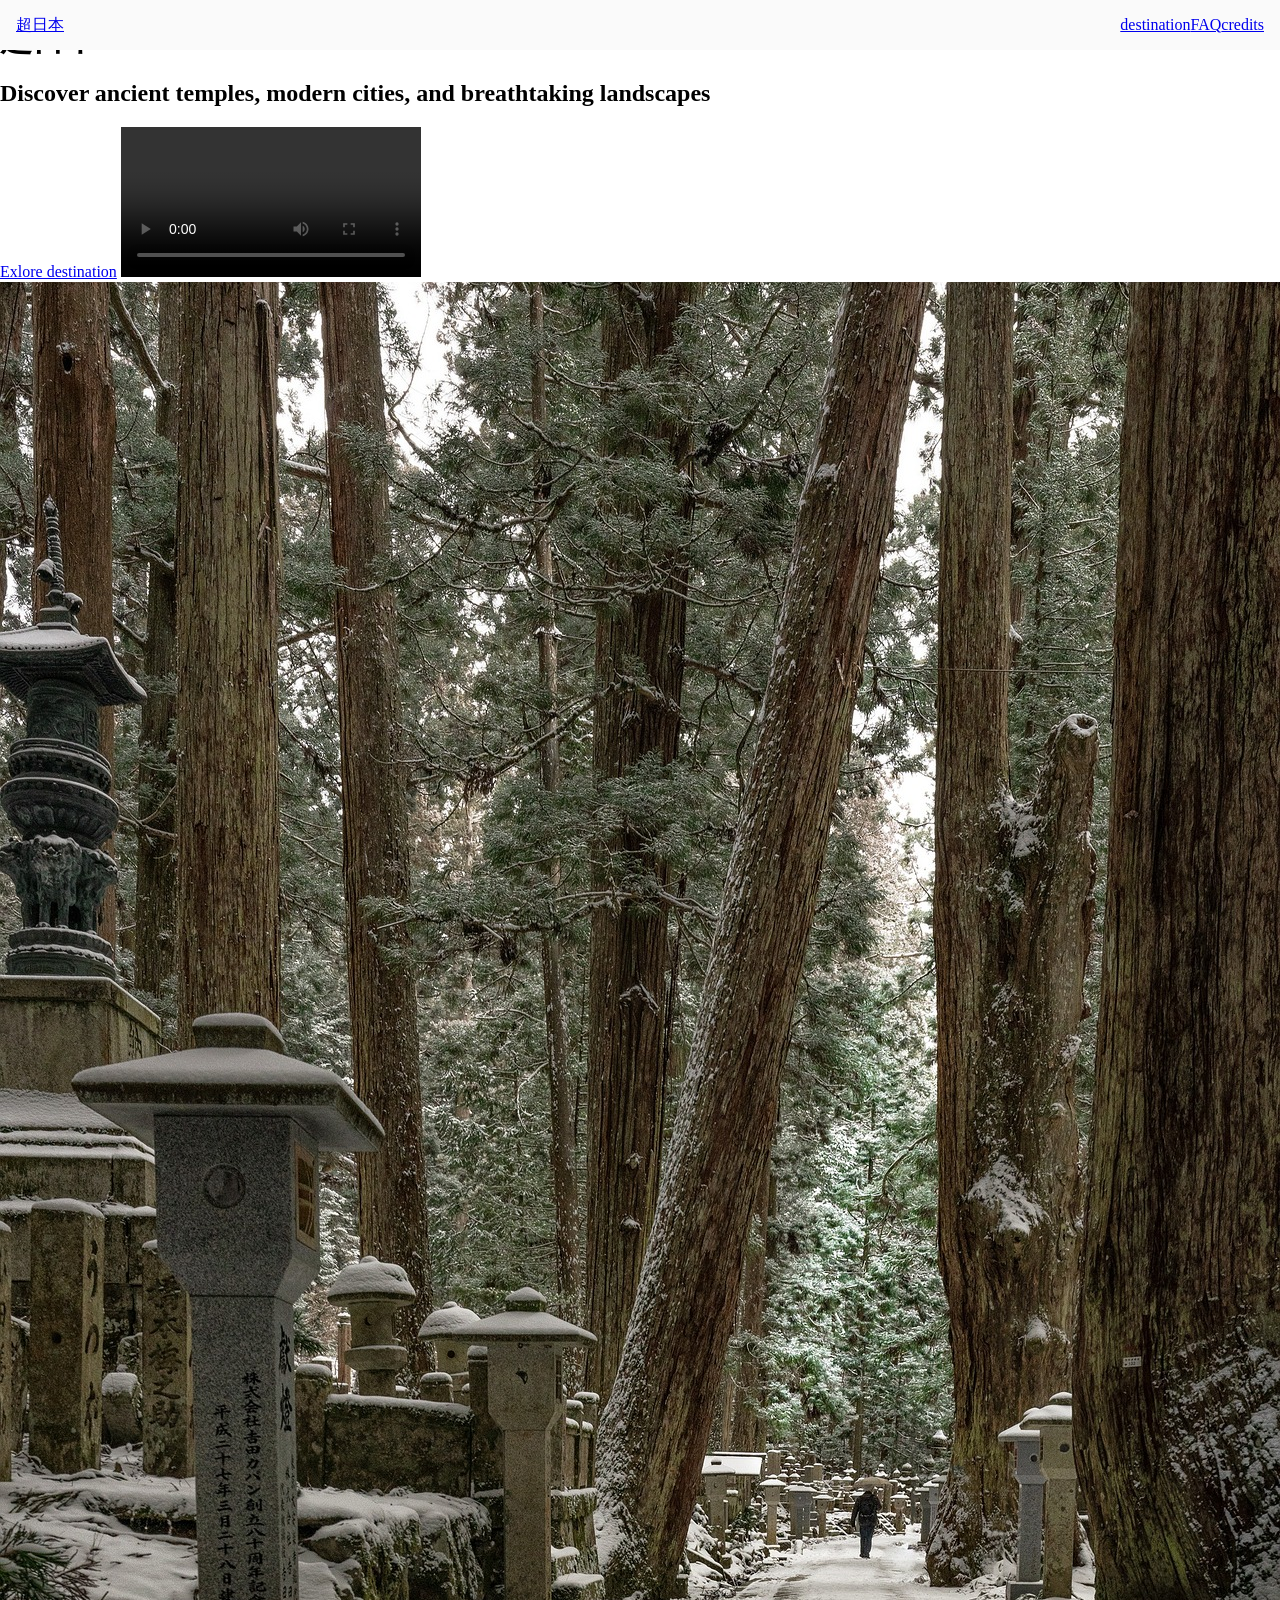
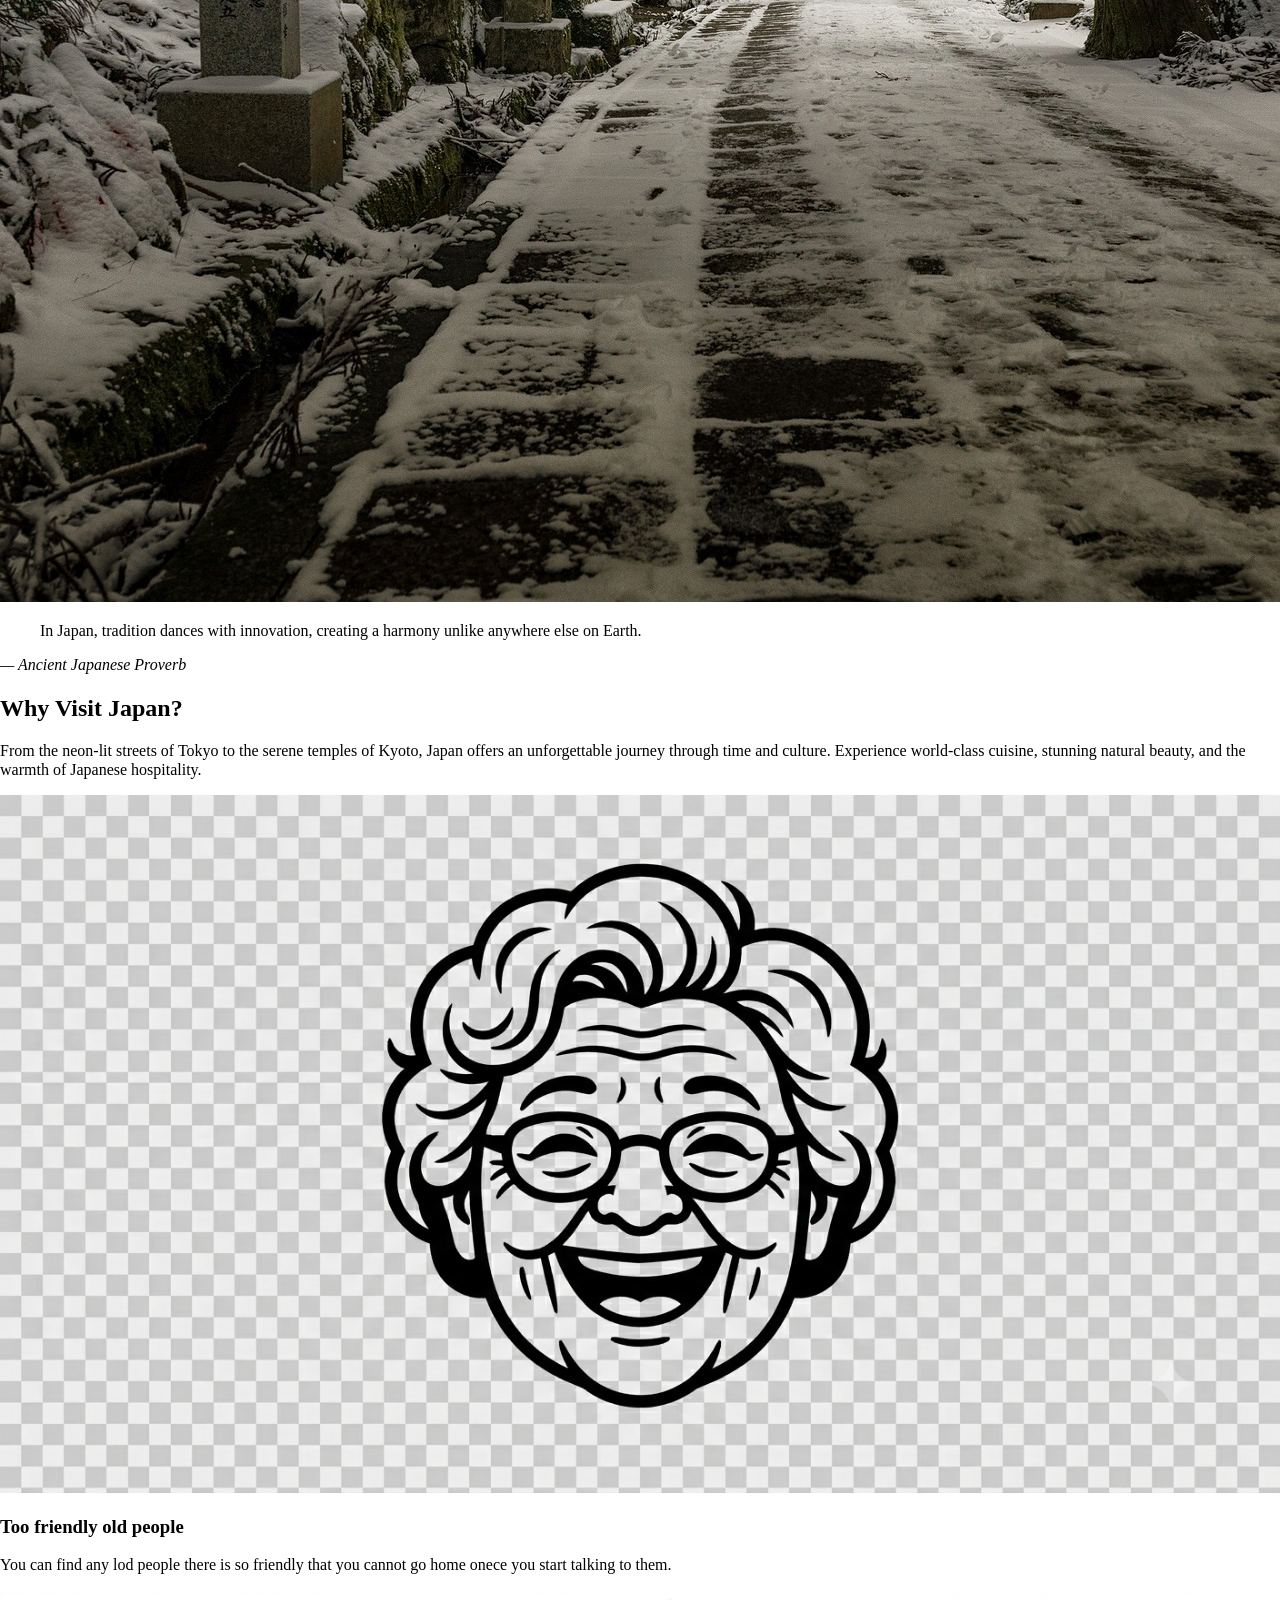
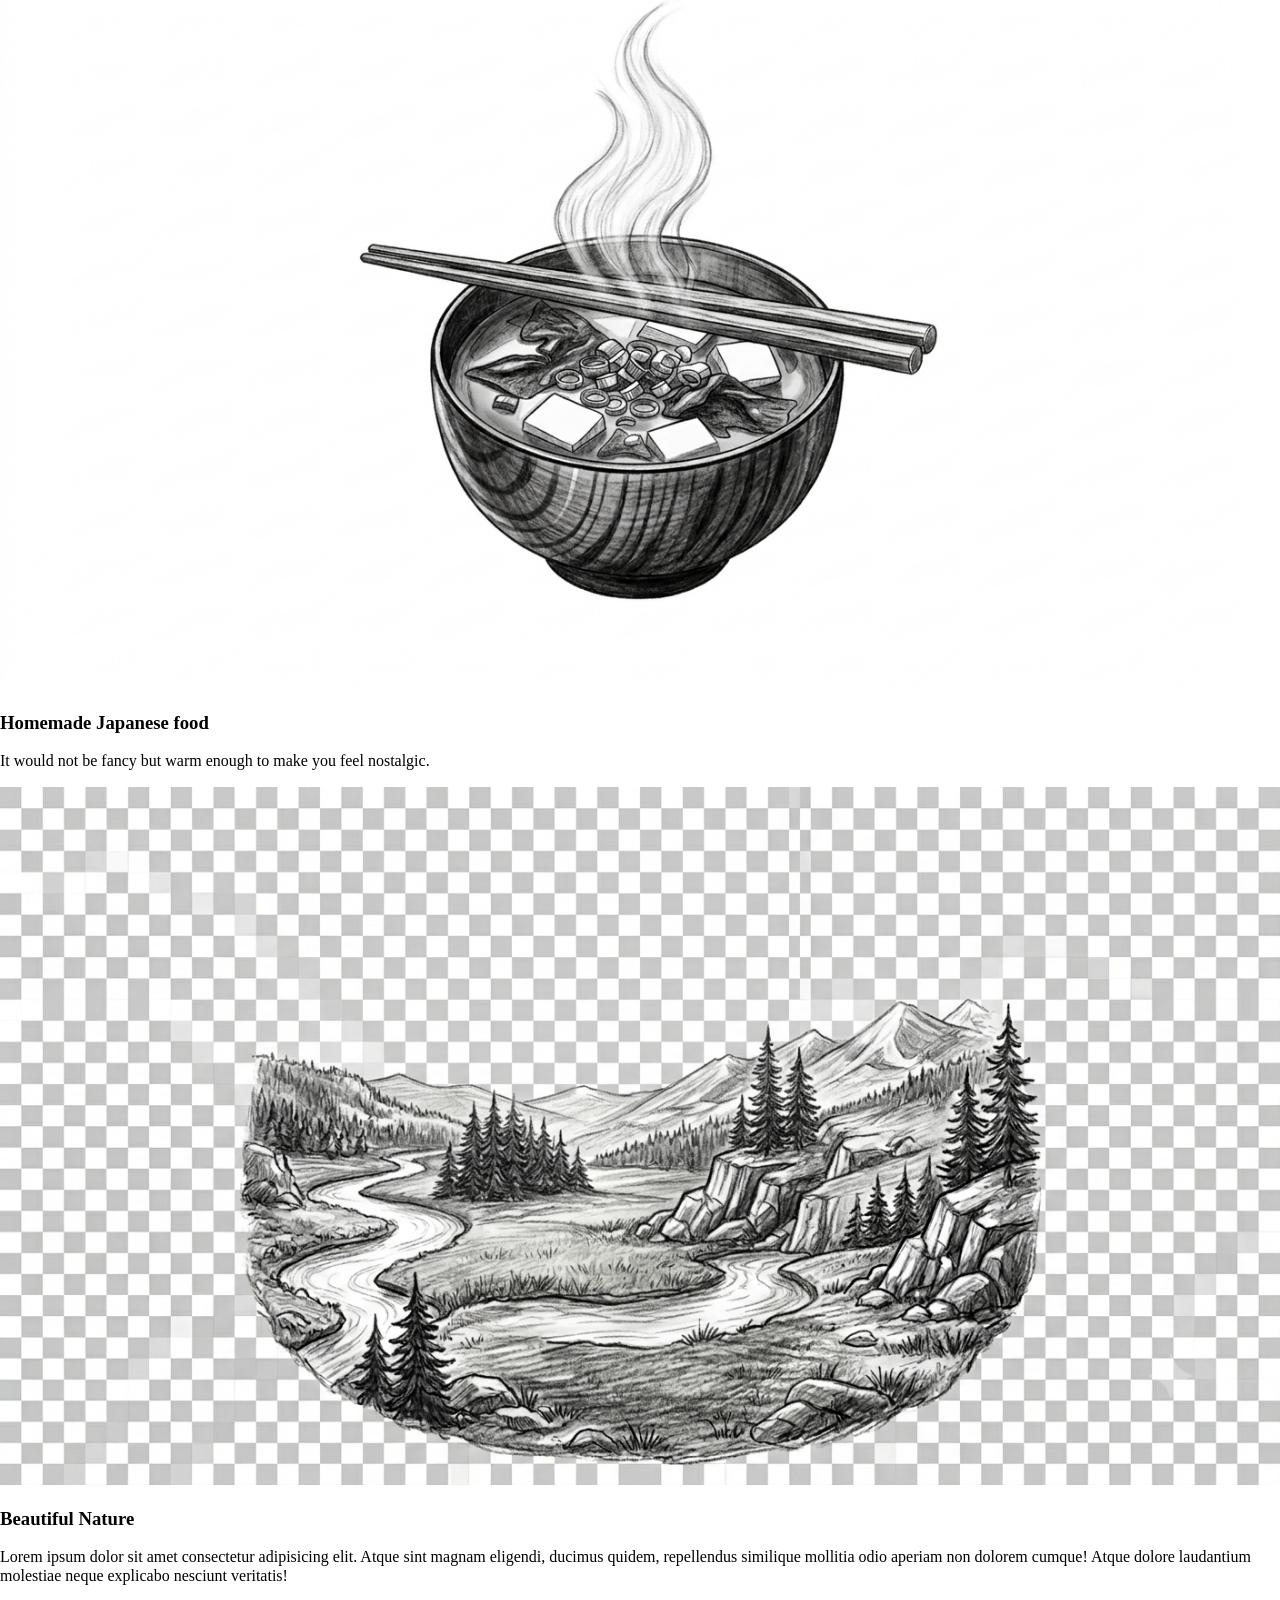
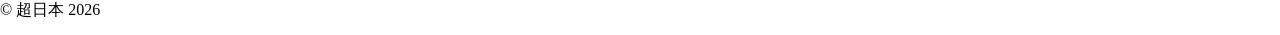
==== index.html @ b5b00d8f "docs/update-index.html" ====
<!DOCTYPE html>
<html lang="en">
<head>
    <meta charset="UTF-8">
    <meta name="viewport" content="width=device-width, initial-scale=1.0">
    <title>超日本 cho nippon</title>
    <link rel="stylesheet" href="styles/normalize-fwd.css">
    <link rel="stylesheet" href="styles/base.css">
	<link rel="stylesheet" href="styles/index.css">
    <script src="scripts/navigation.js" defer></script>
</head>

<body class="home">
  
    <!-- For Accecibility：skip link -->
  <a href="#main-content" class="skip-link">Skip to main content</a>

  <!-- header for all pages -->

	<header class="site-header">

    <a href="index.html" class="site-logo">
        <p>超日本</p>
    </a>
    
    <nav class="site-navigation" id="site-navigation">

        <button class="menu-toggle" aria-controls="header-menu" aria-expanded="false" aria-label="Menu Toggle">
            <svg xmlns="http://www.w3.org/2000/svg" width="24" height="24" viewBox="0 0 24 24">
                <title>Menu Icon</title>
                <path d="M24 6h-24v-4h24v4zm0 4h-24v4h24v-4zm0 8h-24v4h24v-4z"></path>
            </svg>
        </button>

        <ul class="nav-menu" id="header-menu">
            <li><a href="destinations.html">destination</a></li>
            <li><a href="faq.html">FAQ</a></li>
            <li><a href="credits.html">credits</a></li>
        </ul>
            
    </nav>

    </header>

    <!-- For Accecibility：skip link  -->
    <main id="main-content">


        <!-- Each contents per page -->
        <section class="hero">

            <h1>超日本</h1>
            <h2>Discover ancient temples, modern cities, and breathtaking landscapes</h2>
            <a href="destinations.html">Exlore destination</a>
            <video controls>

                <source src="media/waterfall.mp4" type="video/mp4">
                <p>Your blowser cannot play html videos! You can downlad this video via <a href="media/waterfall.mp4" download="waterfall.mp4">this link</a>instead. </p>
                </p>

            </video>
        
        </section>

        <section class="review">

            <img src="images/road.jpg">
            <blockquote>

                <p>In Japan, tradition dances with innovation, creating a harmony unlike anywhere else on Earth.</p>

            </blockquote>
            <cite>— Ancient Japanese Proverb</cite>

        </section>

        <section class="purpose">

            <h2>Why Visit Japan?</h2>
            <p>From the neon-lit streets of Tokyo to the serene temples of Kyoto, Japan offers an unforgettable journey through time and culture. Experience world-class cuisine, stunning natural beauty, and the warmth of Japanese hospitality.</p>

            <img src="images/grandma.png" alt="old woman in countryside of Japan">
            <h3>Too friendly old people</h3>
            <p>You can find any lod people there is so friendly that you cannot go home onece you start talking to them.</p>

            <img src="images/misosoup.png" alt="miso soup made by old people in Japan">
            <h3>Homemade Japanese food</h3>
            <p>It would not be fancy but warm enough to make you feel nostalgic.</p>

            <img src="images/nature.png" alt="nature in Japan">
            <h3>Beautiful Nature</h3>
            <p>Lorem ipsum dolor sit amet consectetur adipisicing elit. Atque sint magnam eligendi, ducimus quidem, repellendus similique mollitia odio aperiam non dolorem cumque! Atque dolore laudantium molestiae neque explicabo nesciunt veritatis!</p>

        </section>

    </main>

    <!-- footer for all pages -->

    <footer class="site-footer">
		<p>&copy; 超日本 2026</p>
	</footer>

</body>



</html>
---- styles/base.css ----
/* Header
--------------------------------------------- */
.site-header {
    display: flex;
    align-items: center;
    justify-content: space-between;
    padding: 0 1rem; 
    position: fixed;
    top: 0;
    left: 0;
    right: 0;
    z-index: 10000;
    background-color: #FAFAFA;
}


.nav-menu {
    list-style: none;
    display: none;

}


#site-navigation.toggled .nav-menu {
    display: block;
}

.menu-toggle {
    display: block;
    background-color: transparent;
    border: 0;
    padding: 0.5rem;
    cursor: pointer; 
}


@media (min-width: 50em) {


    .menu-toggle {
        display: none;
    }


    .nav-menu {
        display: flex;
        justify-content: space-around;
        align-items: center;
    }

}
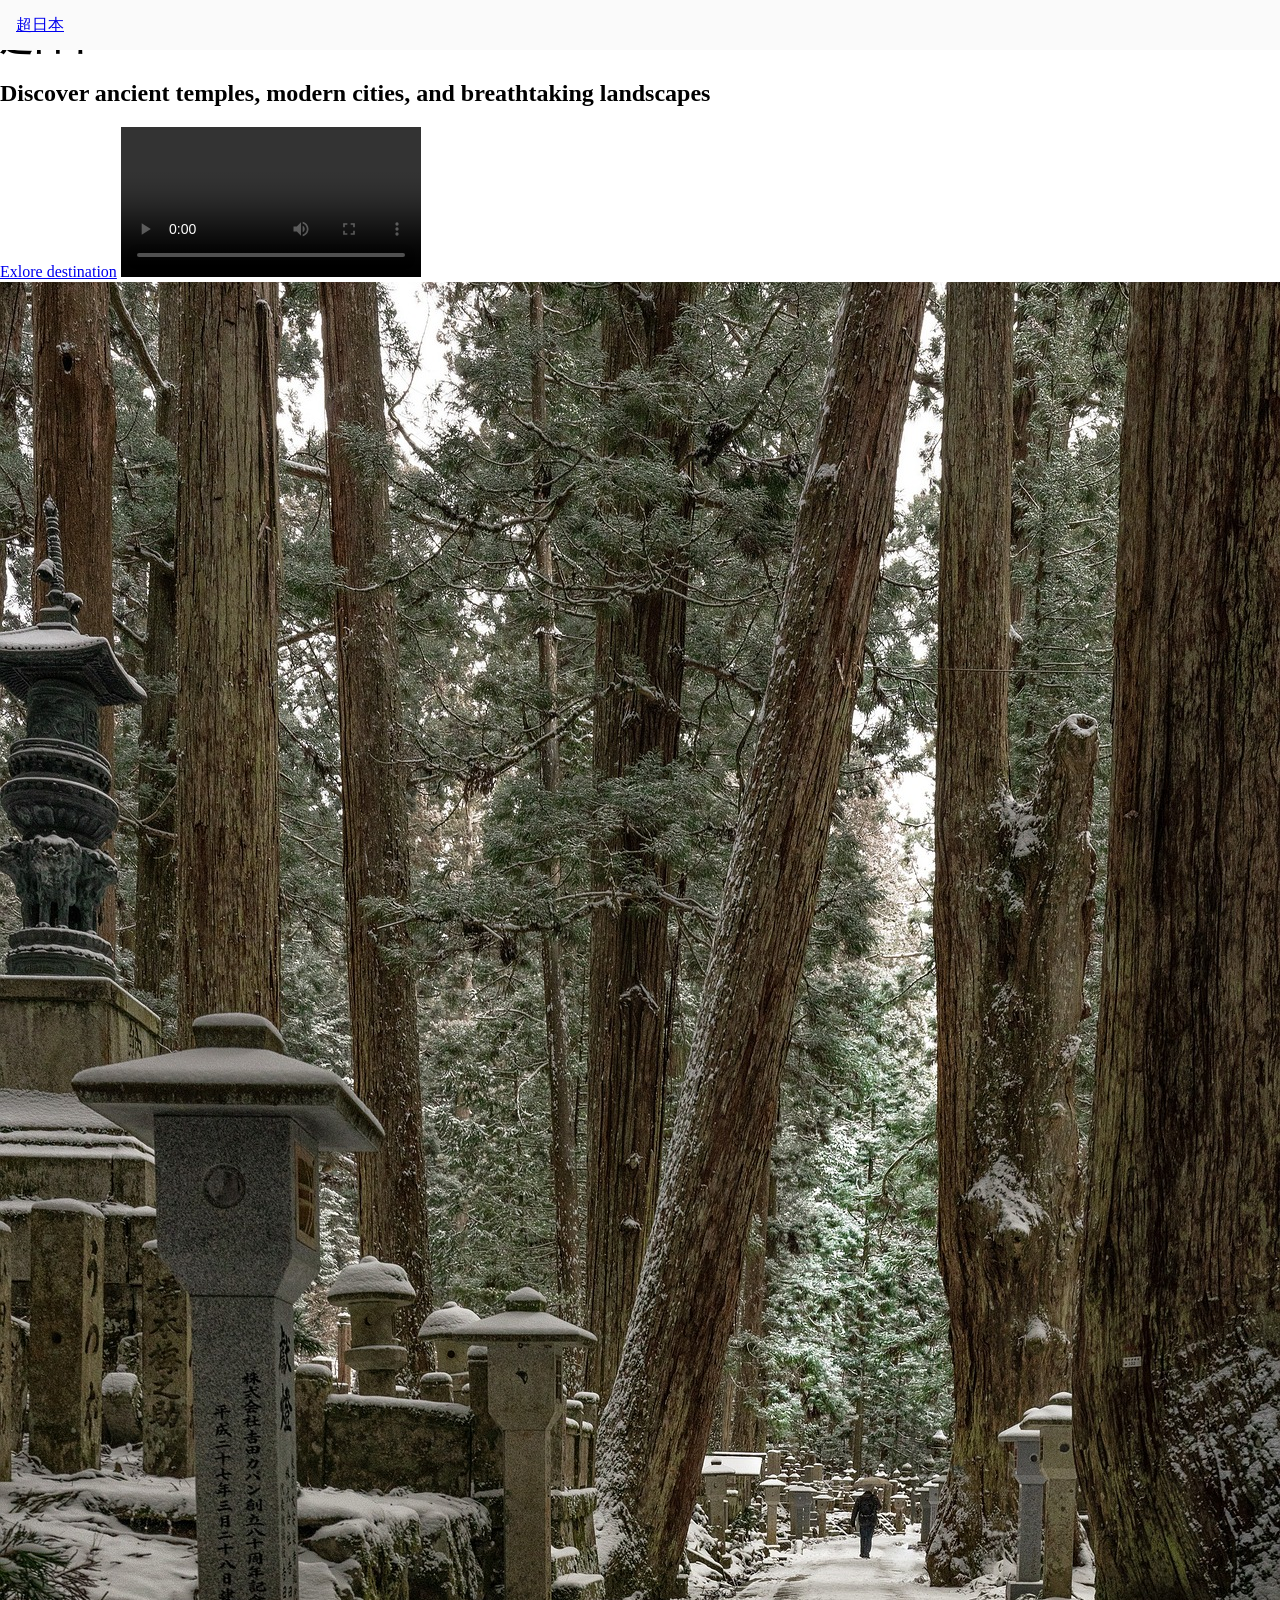
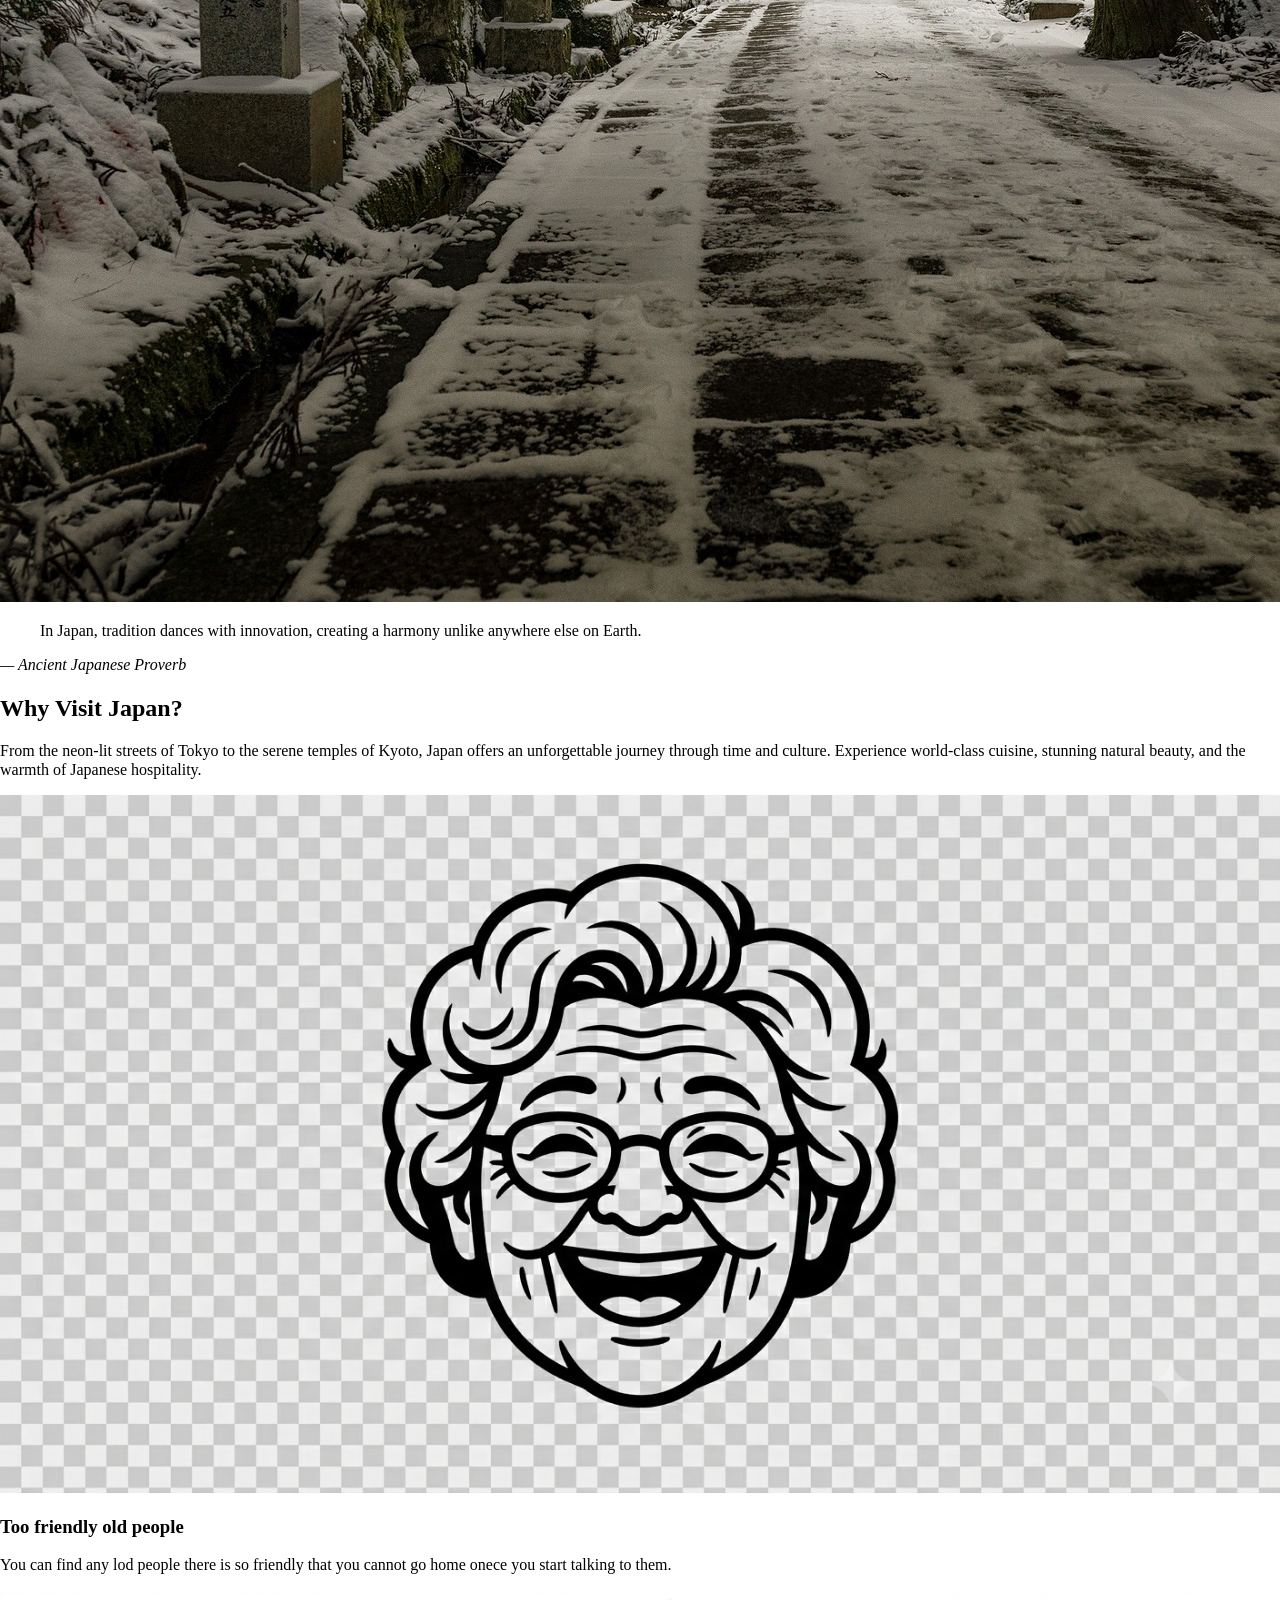
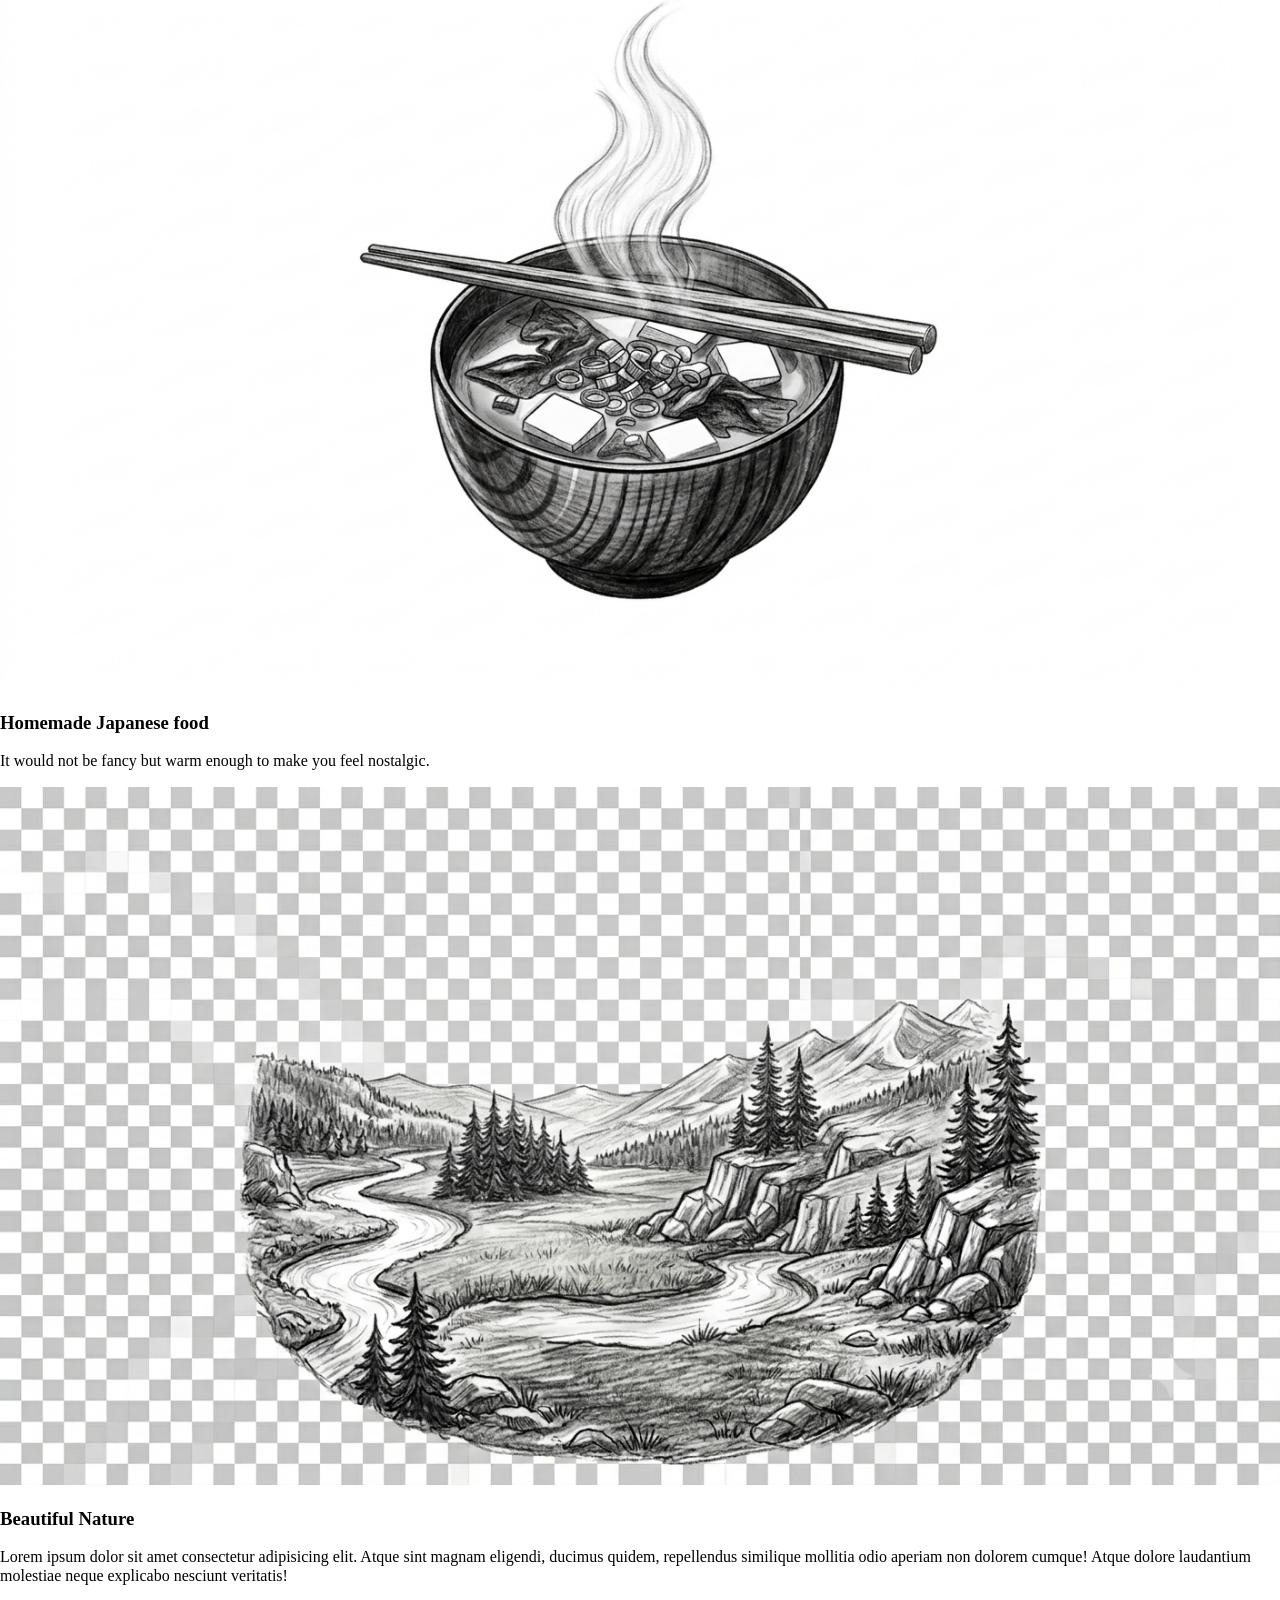
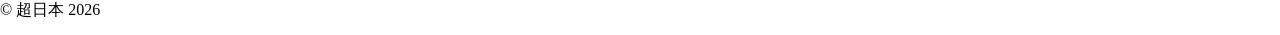
==== commit 15b20090: "feature/gavicon" ====
--- a/index.html
+++ b/index.html
@@ -8,6 +8,10 @@
     <link rel="stylesheet" href="styles/base.css">
 	<link rel="stylesheet" href="styles/index.css">
     <script src="scripts/navigation.js" defer></script>
+    <link rel="icon" href="favicon.ico" sizes="any"> 
+    <link rel="icon" href="favicon.svg" type="image/svg+xml">
+    <link rel="apple-touch-icon" href="apple-touch-icon.png"/>
+    <link rel="manifest" href="site.webmanifest" />
 </head>
 
 <body class="home">
--- a/styles/base.css
+++ b/styles/base.css
@@ -1,3 +1,14 @@
+
+ul {
+	margin: 1rem 0;
+	padding: 3rem;
+}
+
+li {
+    font-size: 1.5rem;
+}
+
+
 /* Header
 --------------------------------------------- */
 .site-header {
@@ -25,6 +36,22 @@
     display: block;
 }
 
+.site-navigation ul {
+	display: none;
+	position: absolute;
+	top: 2rem;
+	left: 0;
+	right: 0;
+	background-color: #FAFAFA;
+    width: 100vw;
+    height: 100vh;
+}
+
+.site-navigation li {
+    padding: 2rem 0;
+}
+
+
 .menu-toggle {
     display: block;
     background-color: transparent;
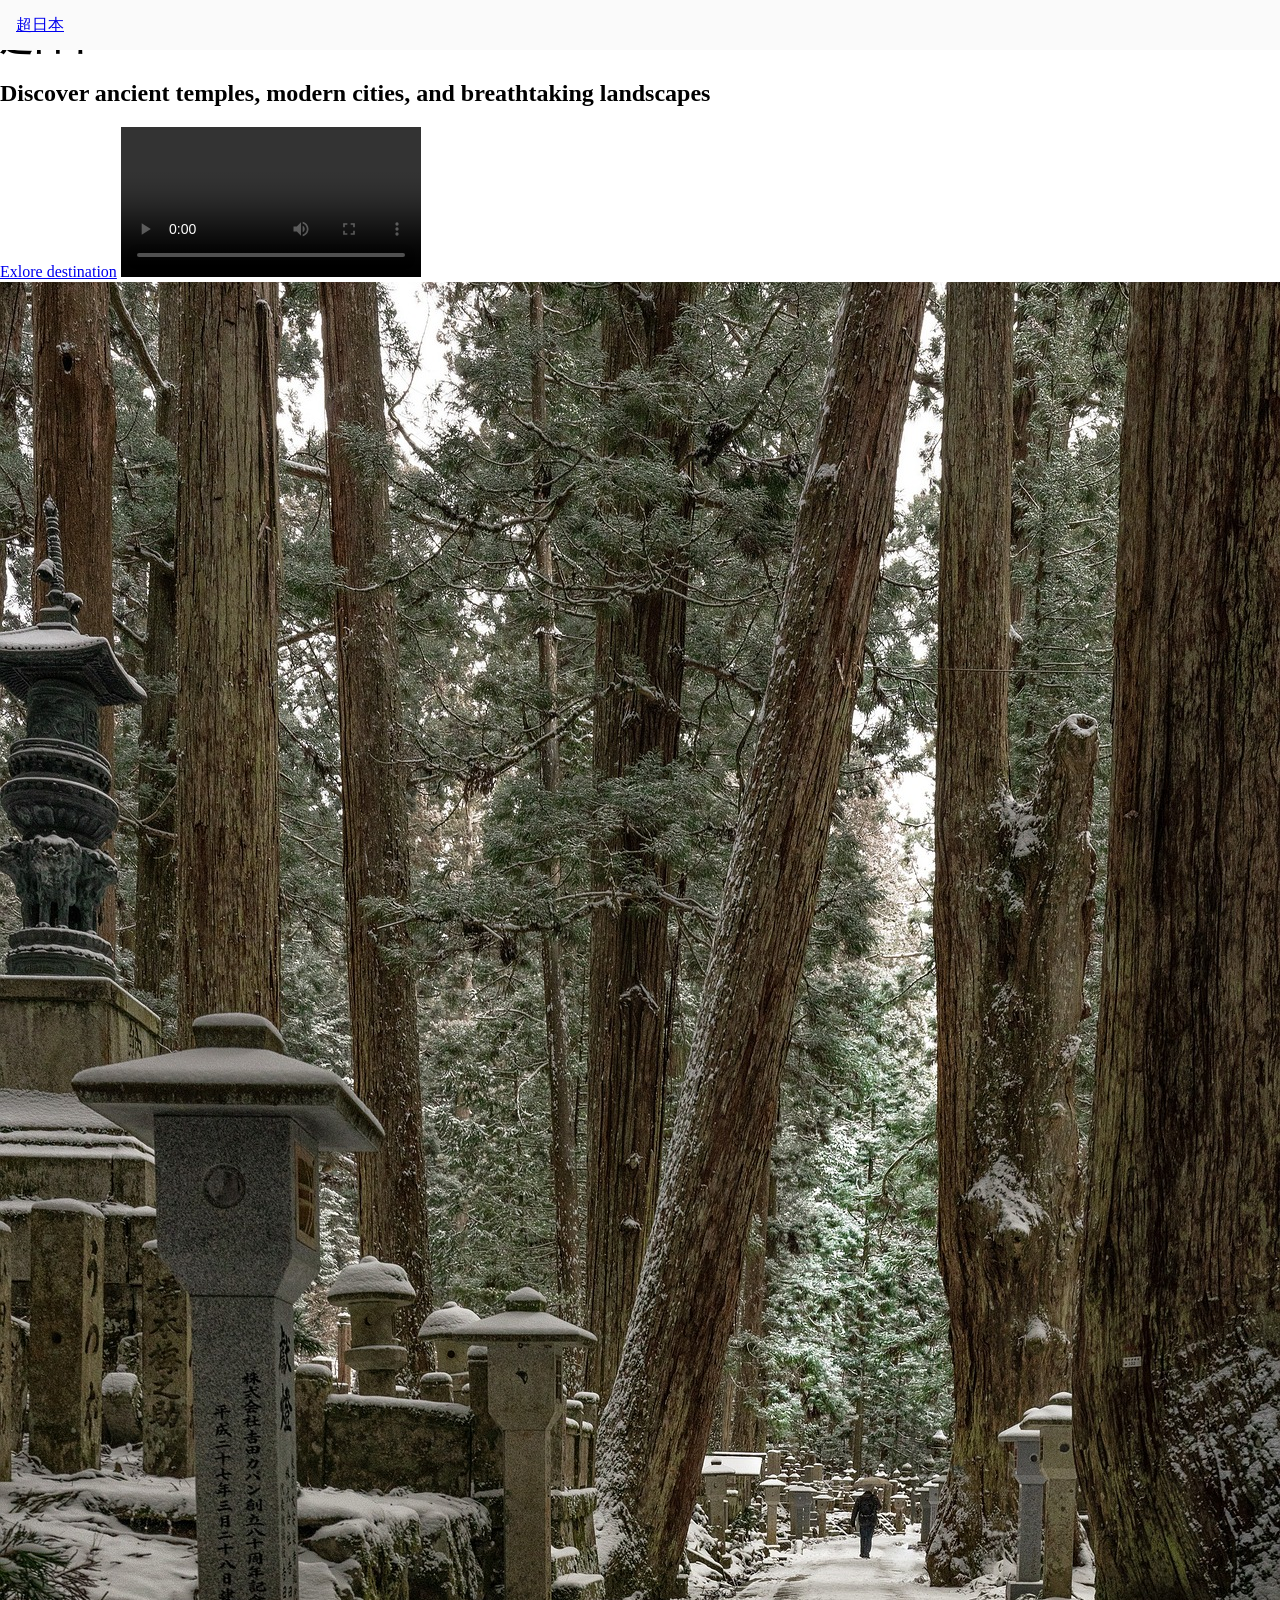
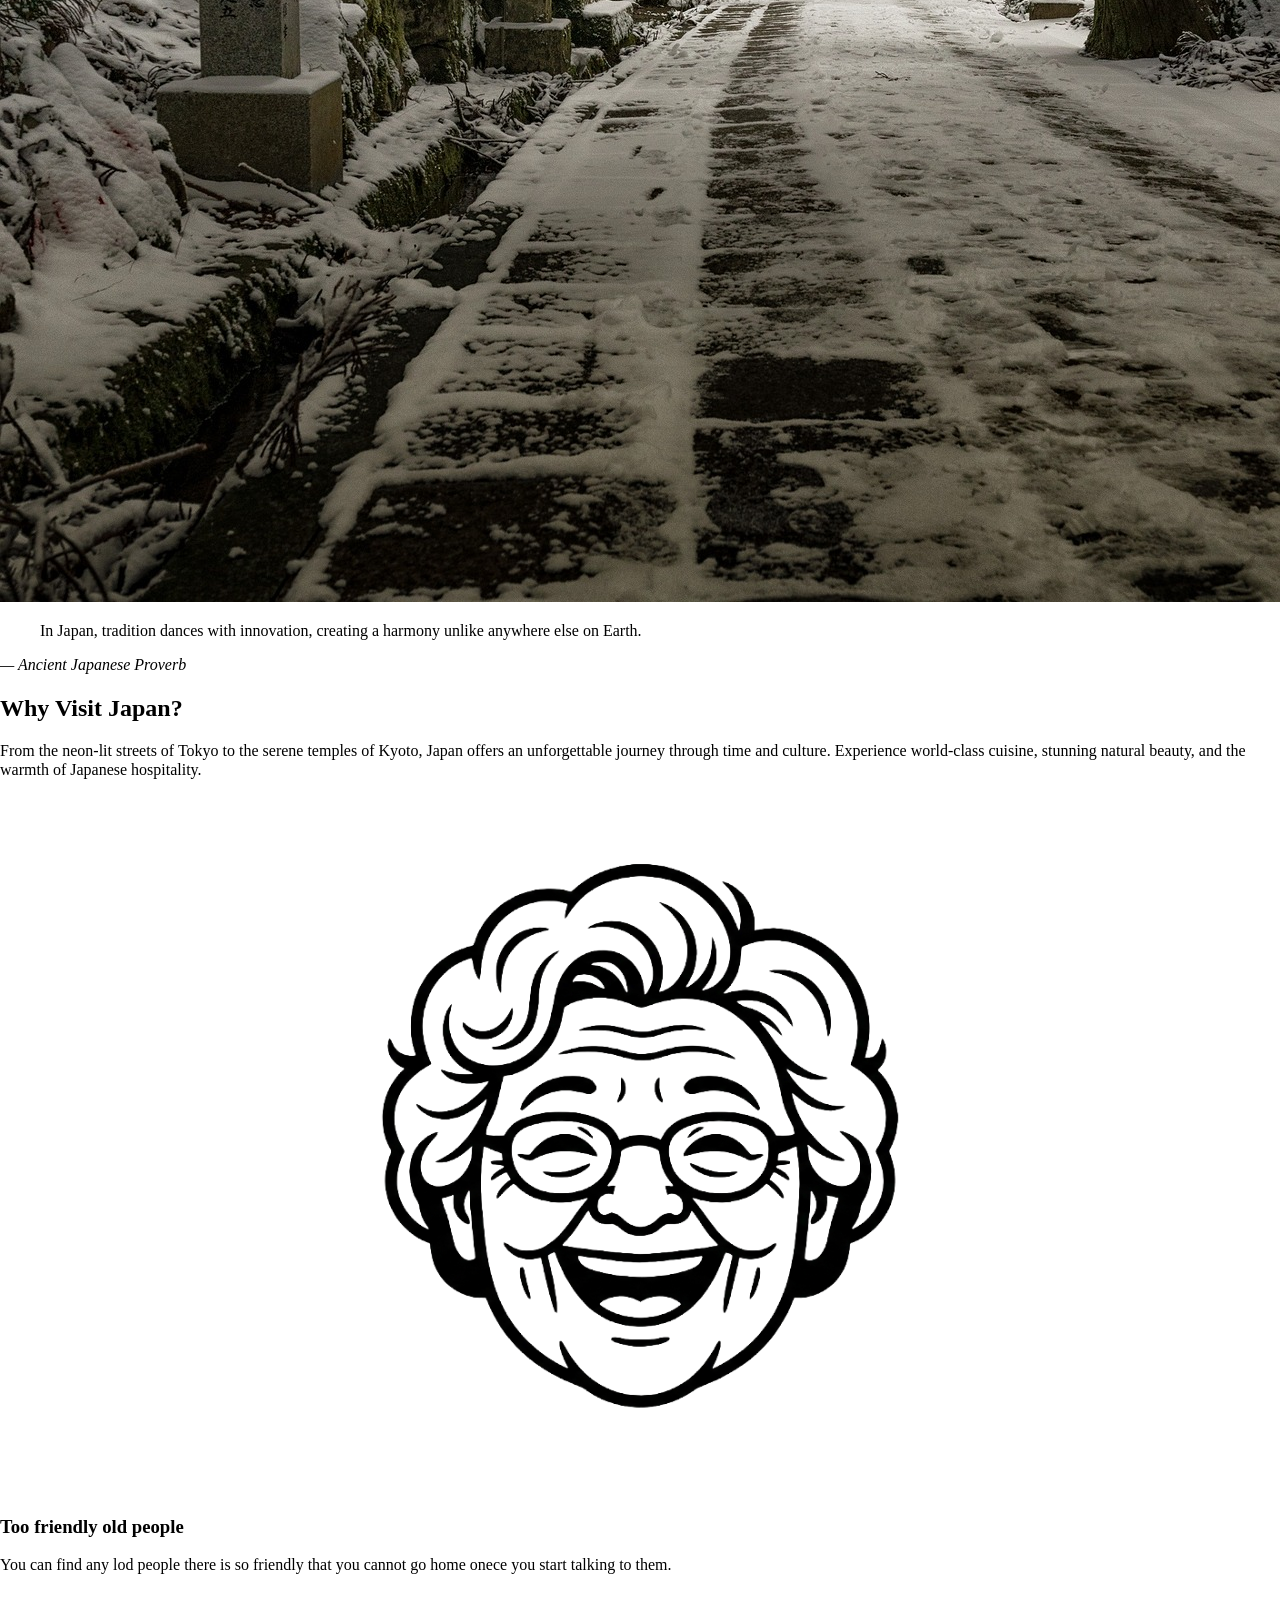
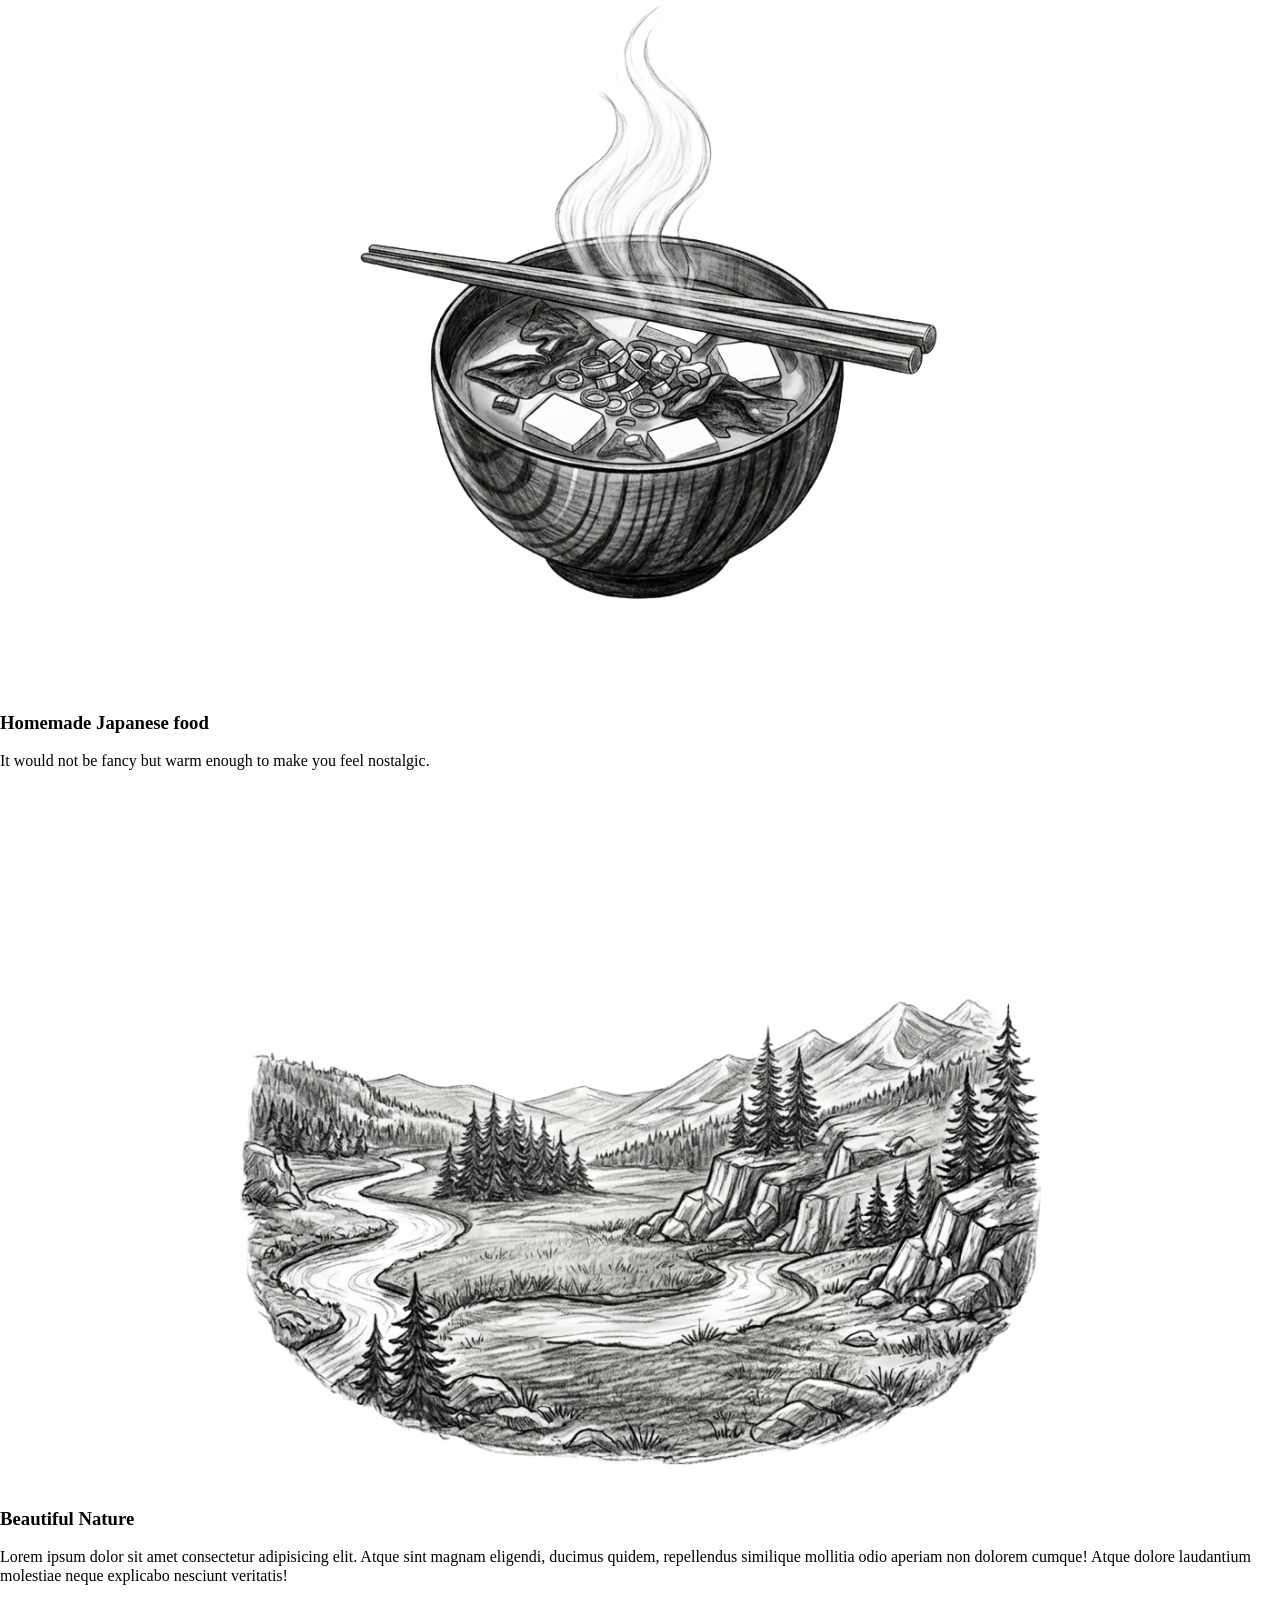
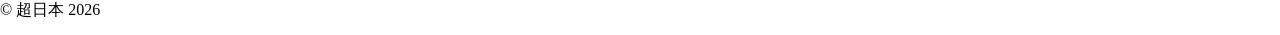
==== commit 2efaf56a: "feature/img" ====
--- a/index.html
+++ b/index.html
@@ -87,7 +87,7 @@
             <h3>Too friendly old people</h3>
             <p>You can find any lod people there is so friendly that you cannot go home onece you start talking to them.</p>
 
-            <img src="images/misosoup.png" alt="miso soup made by old people in Japan">
+            <img src="images/miso_soup.png" alt="miso soup made by old people in Japan">
             <h3>Homemade Japanese food</h3>
             <p>It would not be fancy but warm enough to make you feel nostalgic.</p>
 
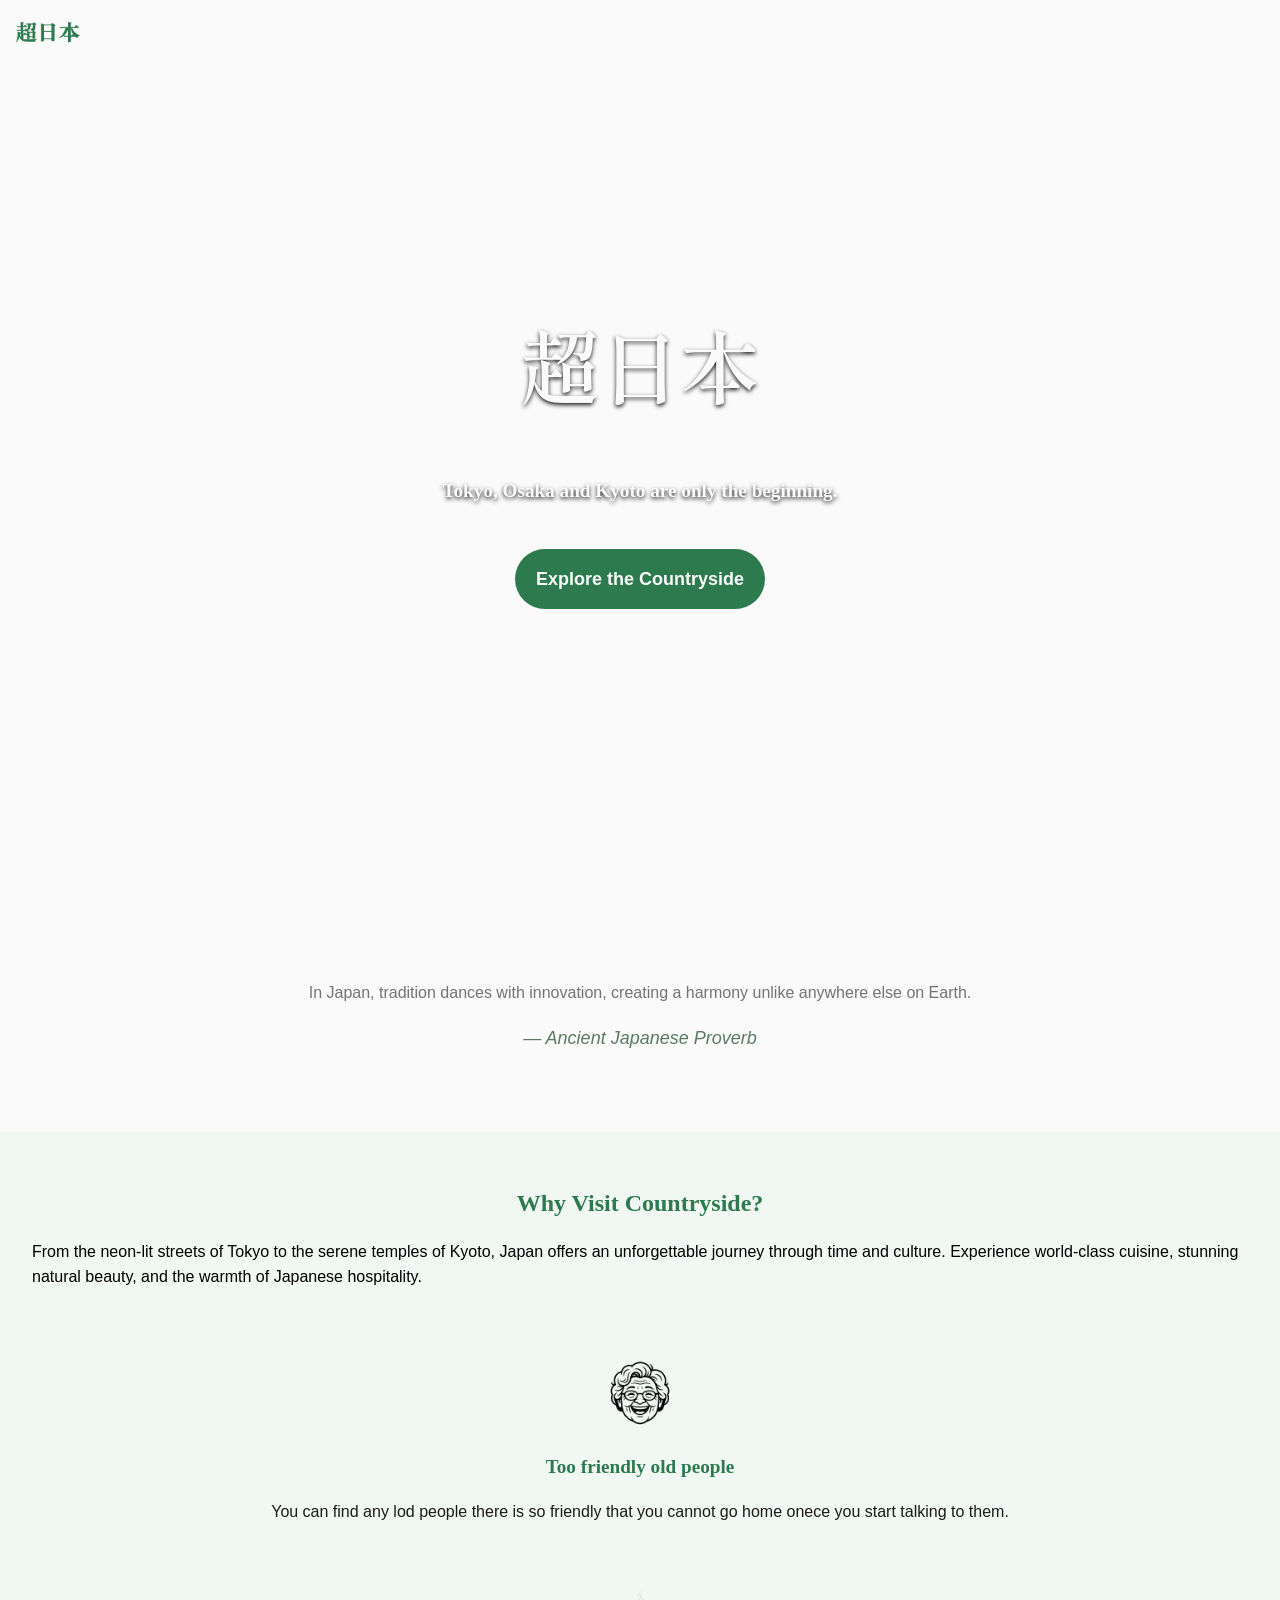
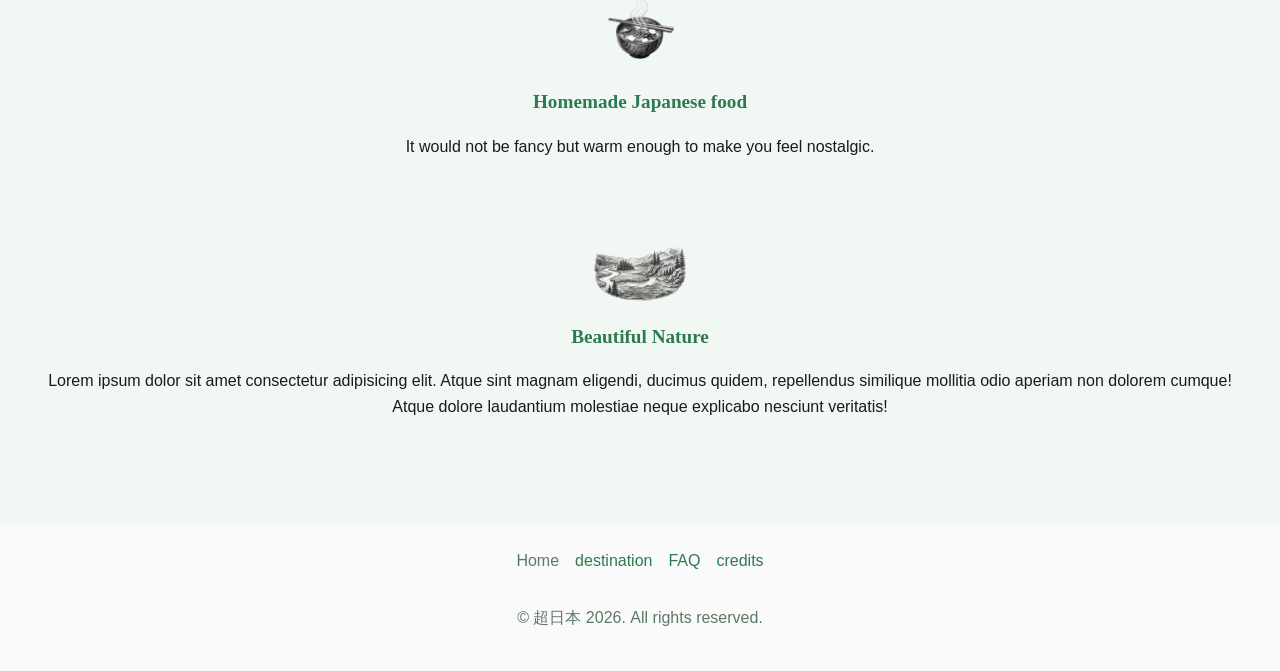
==== commit e92351f7: "feat:CSS" ====
--- a/index.html
+++ b/index.html
@@ -3,7 +3,7 @@
 <head>
     <meta charset="UTF-8">
     <meta name="viewport" content="width=device-width, initial-scale=1.0">
-    <title>超日本 cho nippon</title>
+    <title>超日本｜Countryside in Japan</title>
     <link rel="stylesheet" href="styles/normalize-fwd.css">
     <link rel="stylesheet" href="styles/base.css">
 	<link rel="stylesheet" href="styles/index.css">
@@ -12,6 +12,9 @@
     <link rel="icon" href="favicon.svg" type="image/svg+xml">
     <link rel="apple-touch-icon" href="apple-touch-icon.png"/>
     <link rel="manifest" href="site.webmanifest" />
+    <link rel="preconnect" href="https://fonts.googleapis.com">
+    <link rel="preconnect" href="https://fonts.gstatic.com" crossorigin>
+    <link href="https://fonts.googleapis.com/css2?family=Shippori+Mincho:wght@400;500;600;700;800&display=swap" rel="stylesheet">
 </head>
 
 <body class="home">
@@ -24,7 +27,7 @@
 	<header class="site-header">
 
     <a href="index.html" class="site-logo">
-        <p>超日本</p>
+        <img src="favicon-96x96.png" alt="site logo">
     </a>
     
     <nav class="site-navigation" id="site-navigation">
@@ -53,47 +56,60 @@
         <!-- Each contents per page -->
         <section class="hero">
 
-            <h1>超日本</h1>
-            <h2>Discover ancient temples, modern cities, and breathtaking landscapes</h2>
-            <a href="destinations.html">Exlore destination</a>
-            <video controls>
+            <video autoplay loop muted playsinline class="hero-video">
+                <source src="media/waterfall.mp4" type="video/mp4">
+                <p>Your browser cannot play html videos! You can download this video via <a href="media/waterfall.mp4" download="waterfall.mp4">this link</a> instead.</p>
+            </video>
 
-                <source src="media/waterfall.mp4" type="video/mp4">
-                <p>Your blowser cannot play html videos! You can downlad this video via <a href="media/waterfall.mp4" download="waterfall.mp4">this link</a>instead. </p>
-                </p>
+            <div class="hero-content">
+                <h1>超日本</h1>
+                <h2>Tokyo, Osaka and Kyoto are only the beginning.</h2>
+                <a href="destinations.html" class="hero-btn">Explore the Countryside</a>
+            </div>
 
-            </video>
-        
         </section>
 
         <section class="review">
 
-            <img src="images/road.jpg">
             <blockquote>
-
+                
                 <p>In Japan, tradition dances with innovation, creating a harmony unlike anywhere else on Earth.</p>
-
+                
             </blockquote>
             <cite>— Ancient Japanese Proverb</cite>
 
+            
         </section>
-
+        
         <section class="purpose">
 
-            <h2>Why Visit Japan?</h2>
+            <h2>Why Visit Countryside?</h2>
+
             <p>From the neon-lit streets of Tokyo to the serene temples of Kyoto, Japan offers an unforgettable journey through time and culture. Experience world-class cuisine, stunning natural beauty, and the warmth of Japanese hospitality.</p>
 
-            <img src="images/grandma.png" alt="old woman in countryside of Japan">
-            <h3>Too friendly old people</h3>
-            <p>You can find any lod people there is so friendly that you cannot go home onece you start talking to them.</p>
+            <div class="explanation">
 
-            <img src="images/miso_soup.png" alt="miso soup made by old people in Japan">
-            <h3>Homemade Japanese food</h3>
-            <p>It would not be fancy but warm enough to make you feel nostalgic.</p>
+                <img src="images/grandma.png" alt="old woman in countryside of Japan">
+                <h3>Too friendly old people</h3>
+                <p>You can find any lod people there is so friendly that you cannot go home onece you start talking to them.</p>
+                
+            </div>
 
-            <img src="images/nature.png" alt="nature in Japan">
-            <h3>Beautiful Nature</h3>
-            <p>Lorem ipsum dolor sit amet consectetur adipisicing elit. Atque sint magnam eligendi, ducimus quidem, repellendus similique mollitia odio aperiam non dolorem cumque! Atque dolore laudantium molestiae neque explicabo nesciunt veritatis!</p>
+            <div class="explanation">
+
+                <img src="images/miso_soup.png" alt="miso soup made by old people in Japan">
+                <h3>Homemade Japanese food</h3>
+                <p>It would not be fancy but warm enough to make you feel nostalgic.</p>
+                
+            </div>
+
+            <div class="explanation">
+
+                <img src="images/nature.png" alt="nature in Japan">
+                <h3>Beautiful Nature</h3>
+                <p>Lorem ipsum dolor sit amet consectetur adipisicing elit. Atque sint magnam eligendi, ducimus quidem, repellendus similique mollitia odio aperiam non dolorem cumque! Atque dolore laudantium molestiae neque explicabo nesciunt veritatis!</p>
+                
+            </div>
 
         </section>
 
@@ -102,7 +118,16 @@
     <!-- footer for all pages -->
 
     <footer class="site-footer">
-		<p>&copy; 超日本 2026</p>
+        
+        <ul class="footer-nav">
+            <li a href="index.html">Home</li>
+            <li><a href="destinations.html">destination</a></li>
+            <li><a href="faq.html">FAQ</a></li>
+            <li><a href="credits.html">credits</a></li>
+        </ul>
+
+        <p>&copy; 超日本 2026. All rights reserved.</p>
+            
 	</footer>
 
 </body>
--- a/styles/base.css
+++ b/styles/base.css
@@ -1,3 +1,6 @@
+
+
+
 
 ul {
 	margin: 1rem 0;
@@ -8,6 +11,72 @@
     font-size: 1.5rem;
 }
 
+
+/* Typography
+--------------------------------------------- */
+body {
+	font-family: sans-serif;
+	font-size: 1.125rem;
+	font-weight: 400;
+	line-height: 1.6;
+	color: 1A1A1A;
+	background-color: #FAFAFA;
+    /* margin: 0 2rem; */
+}
+
+h1,
+h2,
+h3,
+h4,
+h5,
+h6 {
+	font-family: serif;
+	margin: .5em 0;
+	font-size: 1.5rem;
+	font-weight: 700;
+}
+
+h1 {
+    font-family: "Shippori Mincho", serif;
+    font-weight: 600;
+    font-style: normal;
+	font-size: 5rem;
+    color: #FAFAFA;
+}
+
+h2 {
+	font-size: 1.5rem;
+}
+
+h3 {
+    font-size: 1.2rem;
+}
+
+p {
+    font-size: 1rem;
+	margin: 1rem 0;
+}
+
+
+
+
+/* Links
+--------------------------------------------- */
+a,
+a:visited { 
+	color: #2D7A4F;
+	text-decoration: none;
+}
+
+a:hover,
+a:focus,
+a:active {
+	color: rgba(0, 0, 0, .5);
+}
+
+a:focus {
+	outline: 1px dotted;
+}
 
 /* Header
 --------------------------------------------- */
@@ -24,6 +93,11 @@
     background-color: #FAFAFA;
 }
 
+.site-logo img {
+    height: 4rem;    
+    width: auto;     
+    display: block;
+}
 
 .nav-menu {
     list-style: none;
@@ -39,7 +113,7 @@
 .site-navigation ul {
 	display: none;
 	position: absolute;
-	top: 2rem;
+	top: 3rem;
 	left: 0;
 	right: 0;
 	background-color: #FAFAFA;
@@ -60,6 +134,9 @@
     cursor: pointer; 
 }
 
+.menu-toggle svg {
+    fill: #2D7A4F ;
+}
 
 @media (min-width: 50em) {
 
@@ -75,4 +152,30 @@
         align-items: center;
     }
 
+}
+
+/* Footer
+--------------------------------------------- */
+
+.site-footer {
+    display: flex;
+    flex-direction: column;
+    justify-content: center;
+    align-items: center;
+    padding: 1rem 1rem;
+    text-align: center;
+    color: #5A7A65;
+    padding: 1.5rem 1rem;
+}
+
+.footer-nav {
+    display: flex;
+    list-style: none;
+    gap: 1rem;
+    margin: 0 0 1rem 0;
+    padding: 0;
+}
+
+.footer-nav li {
+    font-size: 1rem;
 }
--- a/styles/index.css
+++ b/styles/index.css
@@ -0,0 +1,116 @@
+
+/* Hero
+--------------------------------------------- */
+
+.hero {
+    position: relative;
+    width: 100%;
+    height: 100vh;
+    display: flex;
+    align-items: center; 
+    justify-content: center;
+    overflow: hidden;
+}
+
+.hero-video {
+    position: absolute;
+    top: 0;
+    left: 0;
+    width: 100%;
+    height: 100%;
+    object-fit: cover; 
+    z-index: 1;
+}
+
+.hero-content {
+    display: flex;
+    flex-direction: column;
+    align-items: center;
+    justify-content: center;
+    z-index: 2;
+    text-align: center;
+    padding: 0 1rem;
+}
+
+.hero h1 {
+    color: #FAFAFA;
+    text-shadow: 0 2px 4px #1A1A1A;
+}
+
+.hero h2 {
+    color: #FAFAFA;
+    font-size: 1.2rem;
+        text-shadow: 0 2px 4px #1A1A1A;
+}
+
+.hero-btn {
+   display: inline-block;
+   padding: 1rem 1.3rem;
+   background-color: #2D7A4F;
+   border-radius: 2rem;
+   margin: 2rem;
+   text-decoration: none;
+   transition: transform 0.2s ease;
+
+}
+
+a.hero-btn{
+    color: #FAFAFA;
+    font-weight: 600;
+}
+
+.hero-btn:active {
+    transform: scale(0.97);  
+    /* quote from MDN -> https://developer.mozilla.org/ja/docs/Web/CSS/Reference/Properties/transition */
+}
+
+.hero-btn:hover {
+    background-color:  #FAFAFA;
+    color: #2D7A4F;
+}
+
+
+
+/* review
+--------------------------------------------- */
+
+.review {
+    margin:5rem 1rem;
+    text-align: center;
+}
+
+.review blockquote {
+    color: #1A1A1A99;
+}
+.review cite {
+    color: #5A7A65;
+}
+
+/* purpose
+--------------------------------------------- */
+
+.purpose {
+    background-color: #F1F8F4;
+    padding: 2.5rem 2rem;
+  
+}
+
+.purpose h2, .purpose h3 {
+    text-align: center;
+    color: #2D7A4F;
+}
+
+.explanation {
+    margin: 4rem 0;
+    text-align: center;
+}
+
+.explanation img {
+    width: auto;
+    height: 5rem;
+    object-fit: cover; 
+}
+
+.explanation p {
+    color: #1A1A1A;
+}
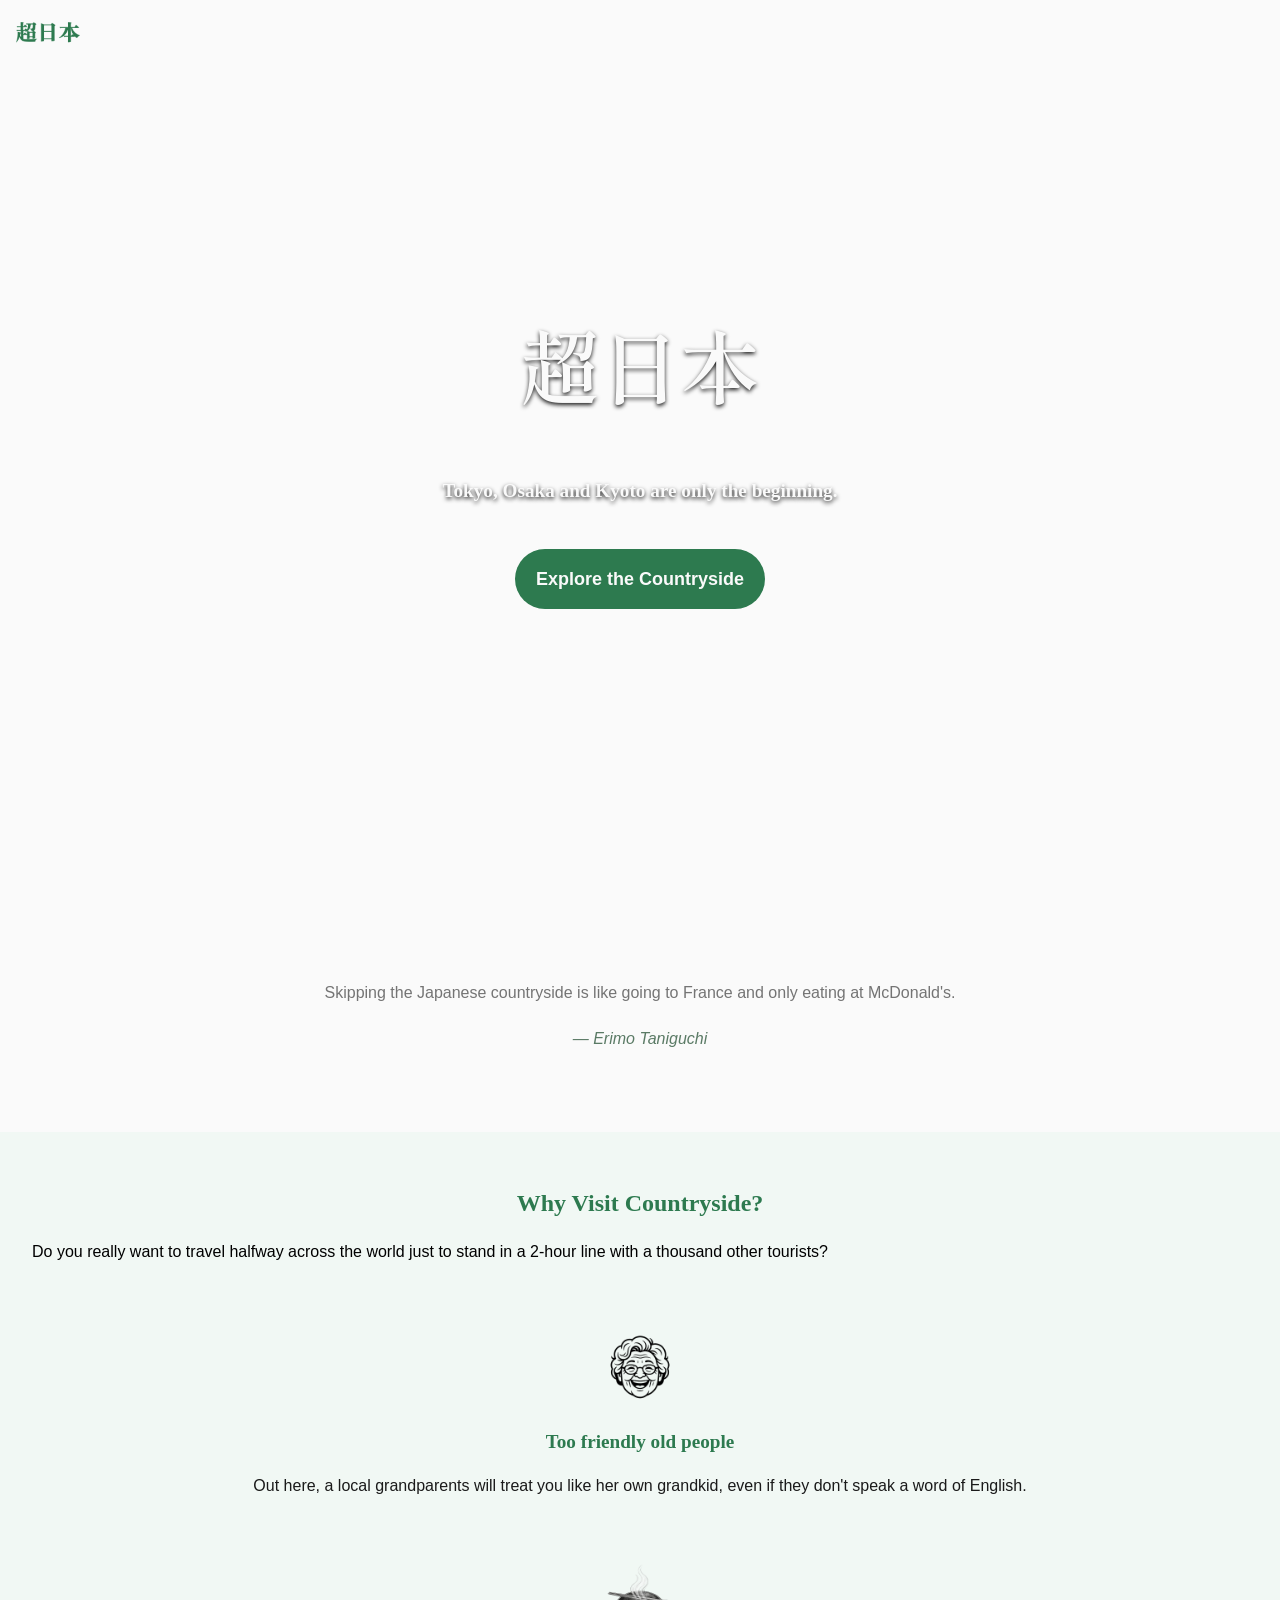
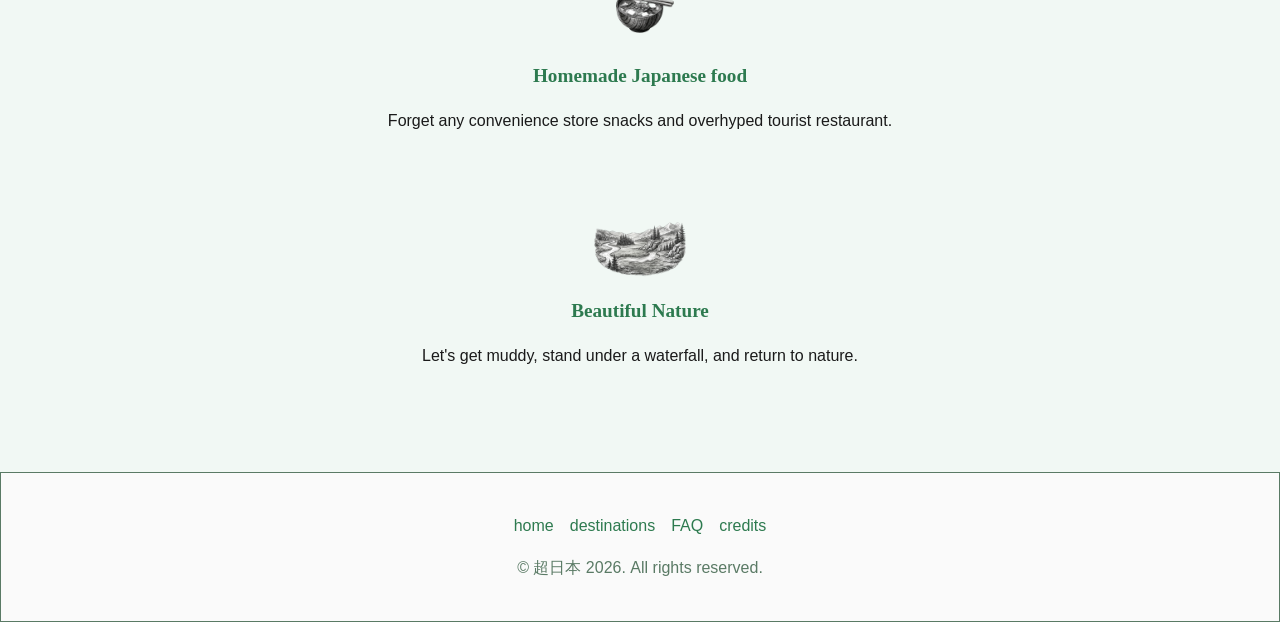
==== commit 702f7119: "docs:html" ====
--- a/index.html
+++ b/index.html
@@ -40,7 +40,7 @@
         </button>
 
         <ul class="nav-menu" id="header-menu">
-            <li><a href="destinations.html">destination</a></li>
+            <li><a href="destinations.html">destinations</a></li>
             <li><a href="faq.html">FAQ</a></li>
             <li><a href="credits.html">credits</a></li>
         </ul>
@@ -73,10 +73,10 @@
 
             <blockquote>
                 
-                <p>In Japan, tradition dances with innovation, creating a harmony unlike anywhere else on Earth.</p>
+                <p>Skipping the Japanese countryside is like going to France and only eating at McDonald's.</p>
                 
             </blockquote>
-            <cite>— Ancient Japanese Proverb</cite>
+            <cite>— Erimo Taniguchi</cite>
 
             
         </section>
@@ -85,13 +85,13 @@
 
             <h2>Why Visit Countryside?</h2>
 
-            <p>From the neon-lit streets of Tokyo to the serene temples of Kyoto, Japan offers an unforgettable journey through time and culture. Experience world-class cuisine, stunning natural beauty, and the warmth of Japanese hospitality.</p>
+            <p>Do you really want to travel halfway across the world just to stand in a 2-hour line with a thousand other tourists?</p>
 
             <div class="explanation">
 
                 <img src="images/grandma.png" alt="old woman in countryside of Japan">
                 <h3>Too friendly old people</h3>
-                <p>You can find any lod people there is so friendly that you cannot go home onece you start talking to them.</p>
+                <p>Out here, a local grandparents will treat you like her own grandkid, even if they don't speak a word of English.</p>
                 
             </div>
 
@@ -99,7 +99,7 @@
 
                 <img src="images/miso_soup.png" alt="miso soup made by old people in Japan">
                 <h3>Homemade Japanese food</h3>
-                <p>It would not be fancy but warm enough to make you feel nostalgic.</p>
+                <p>Forget any convenience store snacks and overhyped tourist restaurant.</p>
                 
             </div>
 
@@ -107,7 +107,7 @@
 
                 <img src="images/nature.png" alt="nature in Japan">
                 <h3>Beautiful Nature</h3>
-                <p>Lorem ipsum dolor sit amet consectetur adipisicing elit. Atque sint magnam eligendi, ducimus quidem, repellendus similique mollitia odio aperiam non dolorem cumque! Atque dolore laudantium molestiae neque explicabo nesciunt veritatis!</p>
+                <p>Let's get muddy, stand under a waterfall, and return to nature.</p>
                 
             </div>
 
@@ -120,8 +120,8 @@
     <footer class="site-footer">
         
         <ul class="footer-nav">
-            <li a href="index.html">Home</li>
-            <li><a href="destinations.html">destination</a></li>
+            <li><a href="index.html">home</a></li>
+            <li><a href="destinations.html">destinations</a></li>
             <li><a href="faq.html">FAQ</a></li>
             <li><a href="credits.html">credits</a></li>
         </ul>
--- a/styles/base.css
+++ b/styles/base.css
@@ -166,13 +166,14 @@
     text-align: center;
     color: #5A7A65;
     padding: 1.5rem 1rem;
+    border: 0.5px solid #5A7A65;
 }
 
 .footer-nav {
     display: flex;
     list-style: none;
     gap: 1rem;
-    margin: 0 0 1rem 0;
+    margin: 1rem 0 0rem 0;
     padding: 0;
 }
 
--- a/styles/index.css
+++ b/styles/index.css
@@ -84,6 +84,7 @@
 }
 .review cite {
     color: #5A7A65;
+    font-size: 1rem;
 }
 
 /* purpose
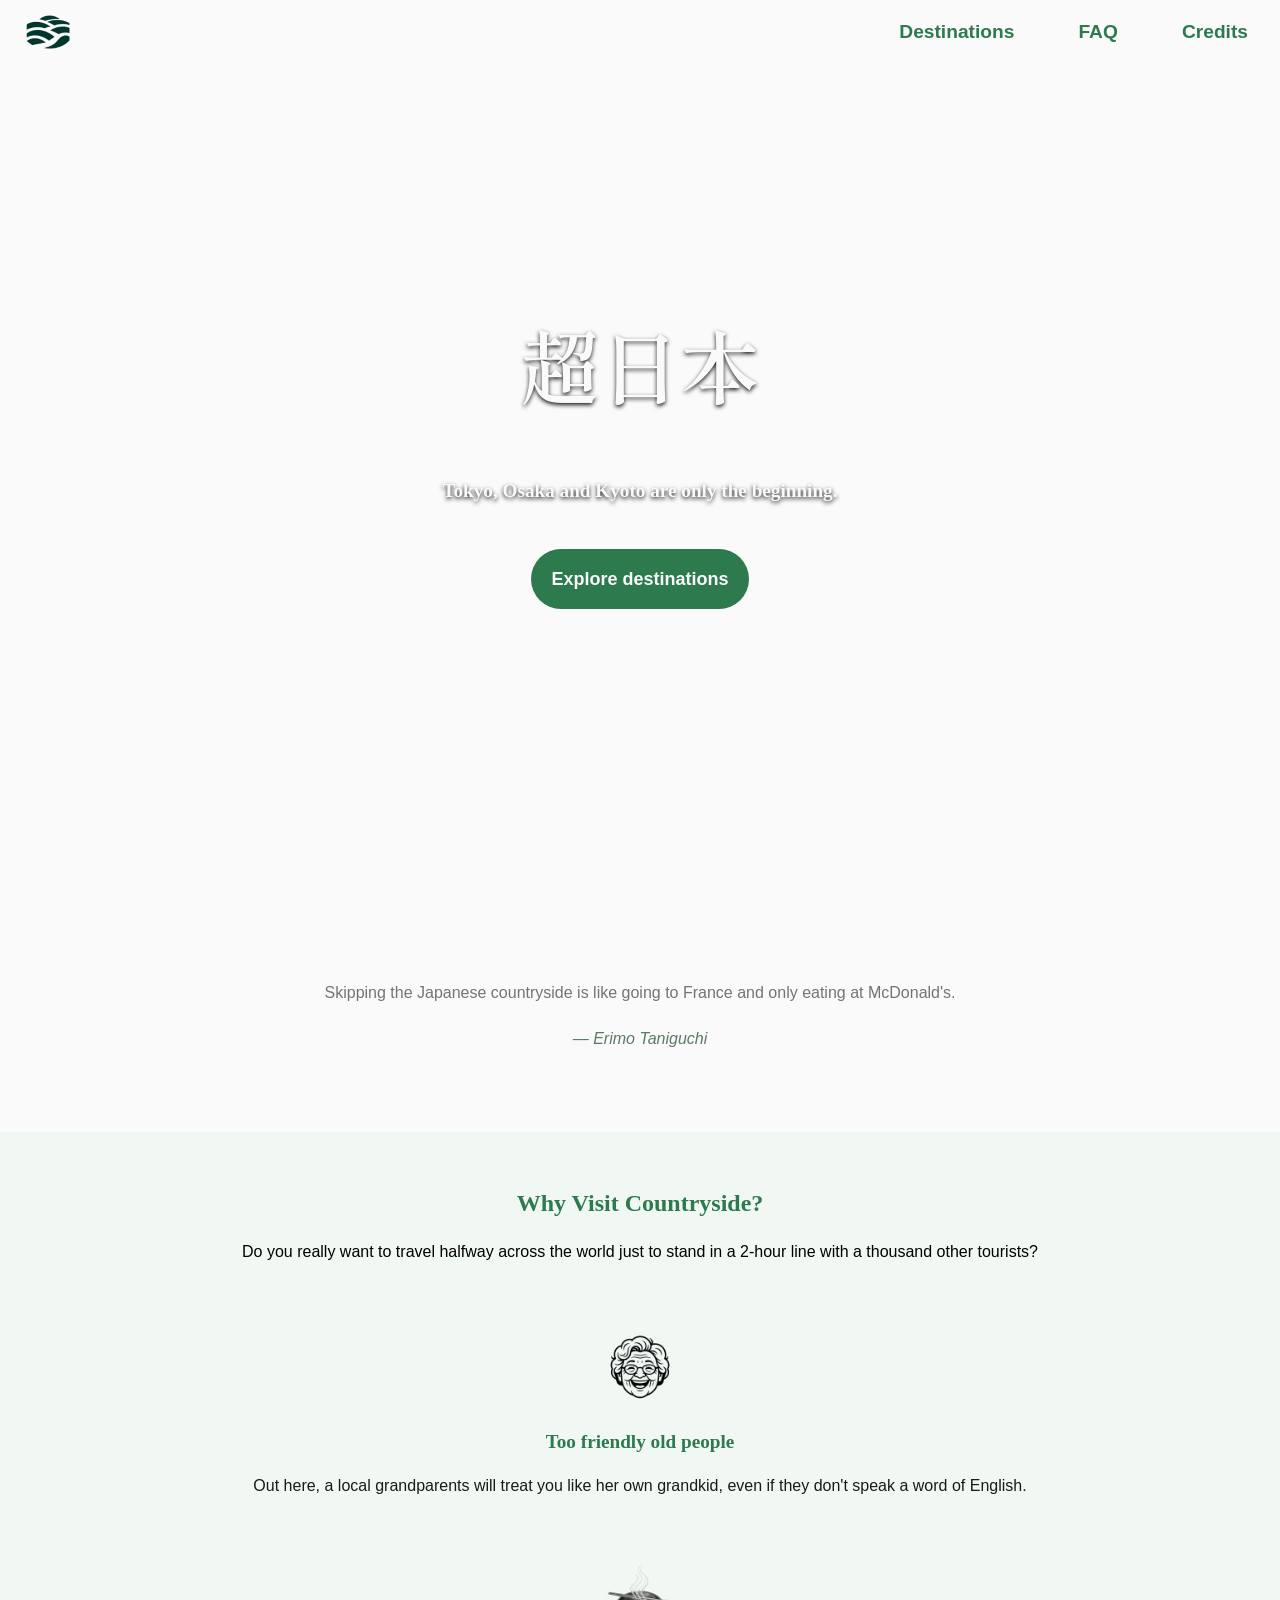
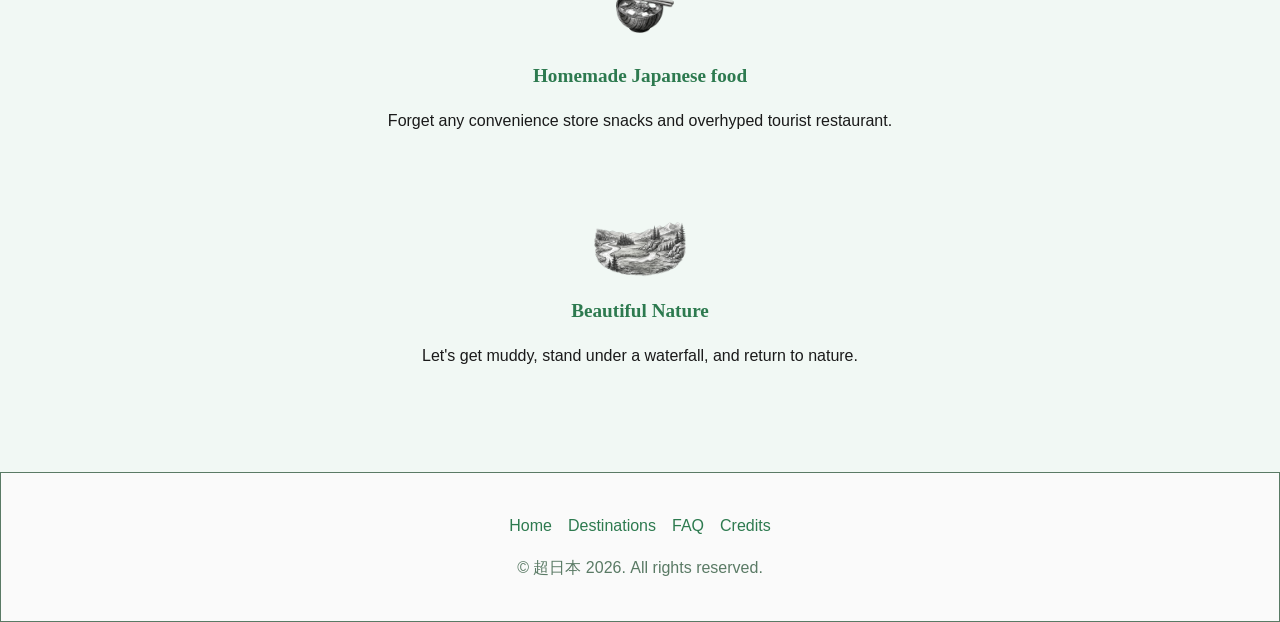
==== commit 42b5e24d: "docs:html" ====
--- a/index.html
+++ b/index.html
@@ -40,9 +40,9 @@
         </button>
 
         <ul class="nav-menu" id="header-menu">
-            <li><a href="destinations.html">destinations</a></li>
+            <li><a href="destinations.html">Destinations</a></li>
             <li><a href="faq.html">FAQ</a></li>
-            <li><a href="credits.html">credits</a></li>
+            <li><a href="credits.html">Credits</a></li>
         </ul>
             
     </nav>
@@ -64,7 +64,7 @@
             <div class="hero-content">
                 <h1>超日本</h1>
                 <h2>Tokyo, Osaka and Kyoto are only the beginning.</h2>
-                <a href="destinations.html" class="hero-btn">Explore the Countryside</a>
+                <a href="destinations.html" class="hero-btn">Explore destinations</a>
             </div>
 
         </section>
@@ -120,10 +120,10 @@
     <footer class="site-footer">
         
         <ul class="footer-nav">
-            <li><a href="index.html">home</a></li>
-            <li><a href="destinations.html">destinations</a></li>
+            <li><a href="index.html">Home</a></li>
+            <li><a href="destinations.html">Destinations</a></li>
             <li><a href="faq.html">FAQ</a></li>
-            <li><a href="credits.html">credits</a></li>
+            <li><a href="credits.html">Credits</a></li>
         </ul>
 
         <p>&copy; 超日本 2026. All rights reserved.</p>
--- a/styles/base.css
+++ b/styles/base.css
@@ -8,7 +8,7 @@
 }
 
 li {
-    font-size: 1.5rem;
+    font-size: 1.2rem;
 }
 
 
@@ -71,12 +71,10 @@
 a:hover,
 a:focus,
 a:active {
-	color: rgba(0, 0, 0, .5);
+	color: #1a1a1a99;
 }
 
-a:focus {
-	outline: 1px dotted;
-}
+
 
 /* Header
 --------------------------------------------- */
@@ -94,15 +92,22 @@
 }
 
 .site-logo img {
-    height: 4rem;    
+    height: 3rem;    
     width: auto;     
     display: block;
+    margin: 0.5rem 0.5rem;
 }
 
 .nav-menu {
     list-style: none;
     display: none;
-
+    position: absolute;
+	top: 3rem;
+	left: 0;
+	right: 0;
+	background-color: #FAFAFA;
+    width: 100vw;
+    height: 100vh;
 }
 
 
@@ -110,16 +115,6 @@
     display: block;
 }
 
-.site-navigation ul {
-	display: none;
-	position: absolute;
-	top: 3rem;
-	left: 0;
-	right: 0;
-	background-color: #FAFAFA;
-    width: 100vw;
-    height: 100vh;
-}
 
 .site-navigation li {
     padding: 2rem 0;
@@ -145,13 +140,30 @@
         display: none;
     }
 
+    .site-header {
+        display: flex;
+        justify-content: space-between;
+        align-items: center;
+
+    }
+
 
     .nav-menu {
         display: flex;
-        justify-content: space-around;
+        justify-content: flex-end;
         align-items: center;
+        gap: 2rem;          
+        position: static;
+        width: auto;
+        height: auto;
+        margin: 0;
+        padding: 0;
     }
 
+     .nav-menu li{
+        margin: 0;
+        padding: 0 1rem; 
+        font-weight: 600;
 }
 
 /* Footer
--- a/styles/index.css
+++ b/styles/index.css
@@ -101,6 +101,10 @@
     color: #2D7A4F;
 }
 
+.purpose p {
+    text-align: center;
+} 
+
 .explanation {
     margin: 4rem 0;
     text-align: center;
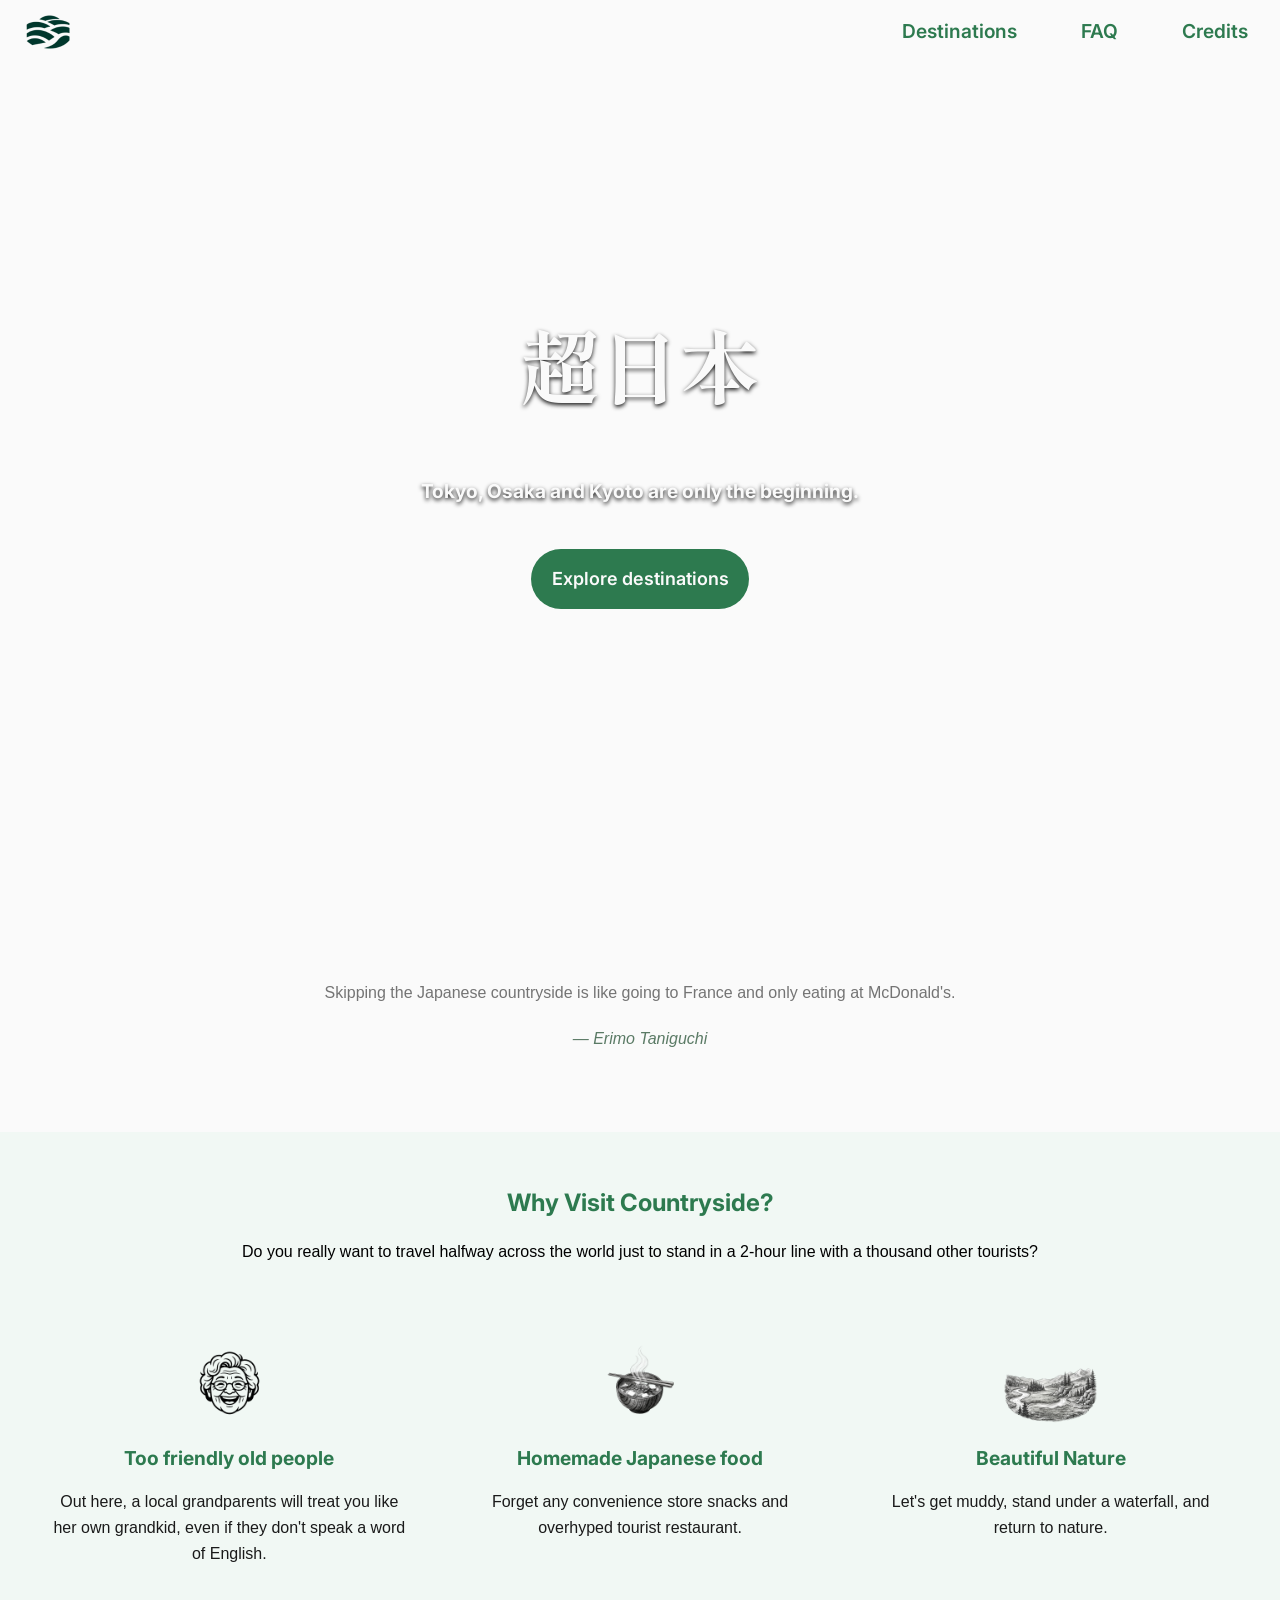
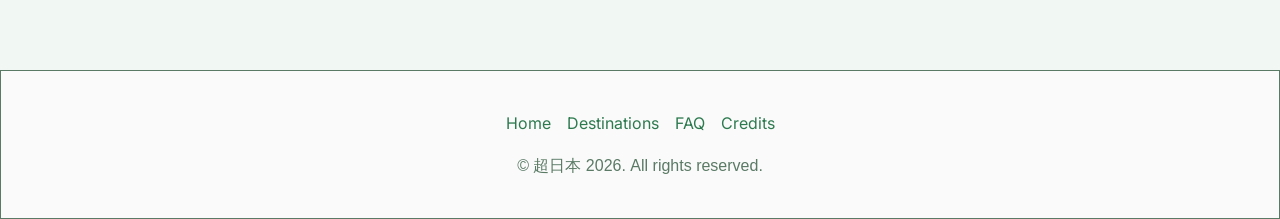
==== commit c93fbcbe: "docs:html" ====
--- a/index.html
+++ b/index.html
@@ -3,6 +3,7 @@
 <head>
     <meta charset="UTF-8">
     <meta name="viewport" content="width=device-width, initial-scale=1.0">
+   <meta name="description" content="Find helpful answers and practical travel tips for exploring rural Japan smoothly.">
     <title>超日本｜Countryside in Japan</title>
     <link rel="stylesheet" href="styles/normalize-fwd.css">
     <link rel="stylesheet" href="styles/base.css">
@@ -15,6 +16,9 @@
     <link rel="preconnect" href="https://fonts.googleapis.com">
     <link rel="preconnect" href="https://fonts.gstatic.com" crossorigin>
     <link href="https://fonts.googleapis.com/css2?family=Shippori+Mincho:wght@400;500;600;700;800&display=swap" rel="stylesheet">
+    <link rel="preconnect" href="https://fonts.googleapis.com">
+    <link rel="preconnect" href="https://fonts.gstatic.com" crossorigin>
+    <link href="https://fonts.googleapis.com/css2?family=Inter:ital,opsz,wght@0,14..32,100..900;1,14..32,100..900&display=swap" rel="stylesheet">
 </head>
 
 <body class="home">
@@ -87,30 +91,34 @@
 
             <p>Do you really want to travel halfway across the world just to stand in a 2-hour line with a thousand other tourists?</p>
 
-            <div class="explanation">
-
-                <img src="images/grandma.png" alt="old woman in countryside of Japan">
-                <h3>Too friendly old people</h3>
-                <p>Out here, a local grandparents will treat you like her own grandkid, even if they don't speak a word of English.</p>
+            <div class="purpose-grid">
                 
-            </div>
-
-            <div class="explanation">
-
-                <img src="images/miso_soup.png" alt="miso soup made by old people in Japan">
-                <h3>Homemade Japanese food</h3>
-                <p>Forget any convenience store snacks and overhyped tourist restaurant.</p>
+                <div class="explanation">
+                    
+                    <img src="images/grandma.png" alt="old woman in countryside of Japan">
+                    <h3>Too friendly old people</h3>
+                    <p>Out here, a local grandparents will treat you like her own grandkid, even if they don't speak a word of English.</p>
+                    
+                </div>
                 
-            </div>
-
-            <div class="explanation">
-
-                <img src="images/nature.png" alt="nature in Japan">
-                <h3>Beautiful Nature</h3>
-                <p>Let's get muddy, stand under a waterfall, and return to nature.</p>
+                <div class="explanation">
+                    
+                    <img src="images/miso_soup.png" alt="miso soup made by old people in Japan">
+                    <h3>Homemade Japanese food</h3>
+                    <p>Forget any convenience store snacks and overhyped tourist restaurant.</p>
+                    
+                </div>
                 
-            </div>
-
+                <div class="explanation">
+                    
+                    <img src="images/nature.png" alt="nature in Japan">
+                    <h3>Beautiful Nature</h3>
+                    <p>Let's get muddy, stand under a waterfall, and return to nature.</p>
+                    
+                </div>
+                
+             </div> 
+                
         </section>
 
     </main>
--- a/styles/base.css
+++ b/styles/base.css
@@ -1,5 +1,15 @@
 
-
+.sr-only {
+    position: absolute;
+    width: 1px;
+    height: 1px;
+    padding: 0;
+    margin: -1px;
+    overflow: hidden;
+    clip: rect(0, 0, 0, 0);
+    white-space: nowrap;
+    border: 0;
+}
 
 
 ul {
@@ -30,15 +40,16 @@
 h4,
 h5,
 h6 {
-	font-family: serif;
+	font-family: Inter;
 	margin: .5em 0;
 	font-size: 1.5rem;
 	font-weight: 700;
+    color: #1a1a1a;
 }
 
 h1 {
     font-family: "Shippori Mincho", serif;
-    font-weight: 600;
+    font-weight: 700;
     font-style: normal;
 	font-size: 5rem;
     color: #FAFAFA;
@@ -53,8 +64,17 @@
 }
 
 p {
+    font: Inter;
     font-size: 1rem;
 	margin: 1rem 0;
+    font-weight: 100;
+}
+
+dt,
+dd {
+    font: Inter;
+    font-size: 1rem;
+    font-weight: 100;
 }
 
 
@@ -62,6 +82,10 @@
 
 /* Links
 --------------------------------------------- */
+a {
+    font-family: Inter;
+}
+
 a,
 a:visited { 
 	color: #2D7A4F;
@@ -71,7 +95,7 @@
 a:hover,
 a:focus,
 a:active {
-	color: #1a1a1a99;
+	color: #2D7A4F90;
 }
 
 
@@ -107,12 +131,13 @@
 	right: 0;
 	background-color: #FAFAFA;
     width: 100vw;
-    height: 100vh;
+   
 }
 
 
 #site-navigation.toggled .nav-menu {
     display: block;
+    height: 100vh;
 }
 
 
@@ -144,7 +169,6 @@
         display: flex;
         justify-content: space-between;
         align-items: center;
-
     }
 
 
@@ -165,6 +189,7 @@
         padding: 0 1rem; 
         font-weight: 600;
 }
+}
 
 /* Footer
 --------------------------------------------- */
@@ -179,6 +204,7 @@
     color: #5A7A65;
     padding: 1.5rem 1rem;
     border: 0.5px solid #5A7A65;
+    
 }
 
 .footer-nav {
--- a/styles/index.css
+++ b/styles/index.css
@@ -40,7 +40,7 @@
 .hero h2 {
     color: #FAFAFA;
     font-size: 1.2rem;
-        text-shadow: 0 2px 4px #1A1A1A;
+    text-shadow: 0 2px 4px #1A1A1A;
 }
 
 .hero-btn {
@@ -93,21 +93,17 @@
 .purpose {
     background-color: #F1F8F4;
     padding: 2.5rem 2rem;
-  
+    text-align: center;
+    margin-bottom: 0;
 }
 
 .purpose h2, .purpose h3 {
-    text-align: center;
+    
     color: #2D7A4F;
 }
 
-.purpose p {
-    text-align: center;
-} 
-
 .explanation {
     margin: 4rem 0;
-    text-align: center;
 }
 
 .explanation img {
@@ -118,4 +114,22 @@
 
 .explanation p {
     color: #1A1A1A;
+}
+
+@media (min-width: 50em) {
+
+    .purpose-grid {
+        display: grid;
+        grid-template-columns: repeat(3, 1fr);
+        grid-gap: 1rem;
+    }
+
+    .explanation {
+        padding: 0 1rem;
+    }
+
+    .explanation p {
+        color: #1A1A1A;
+        margin-bottom: 0; 
+    }
 }
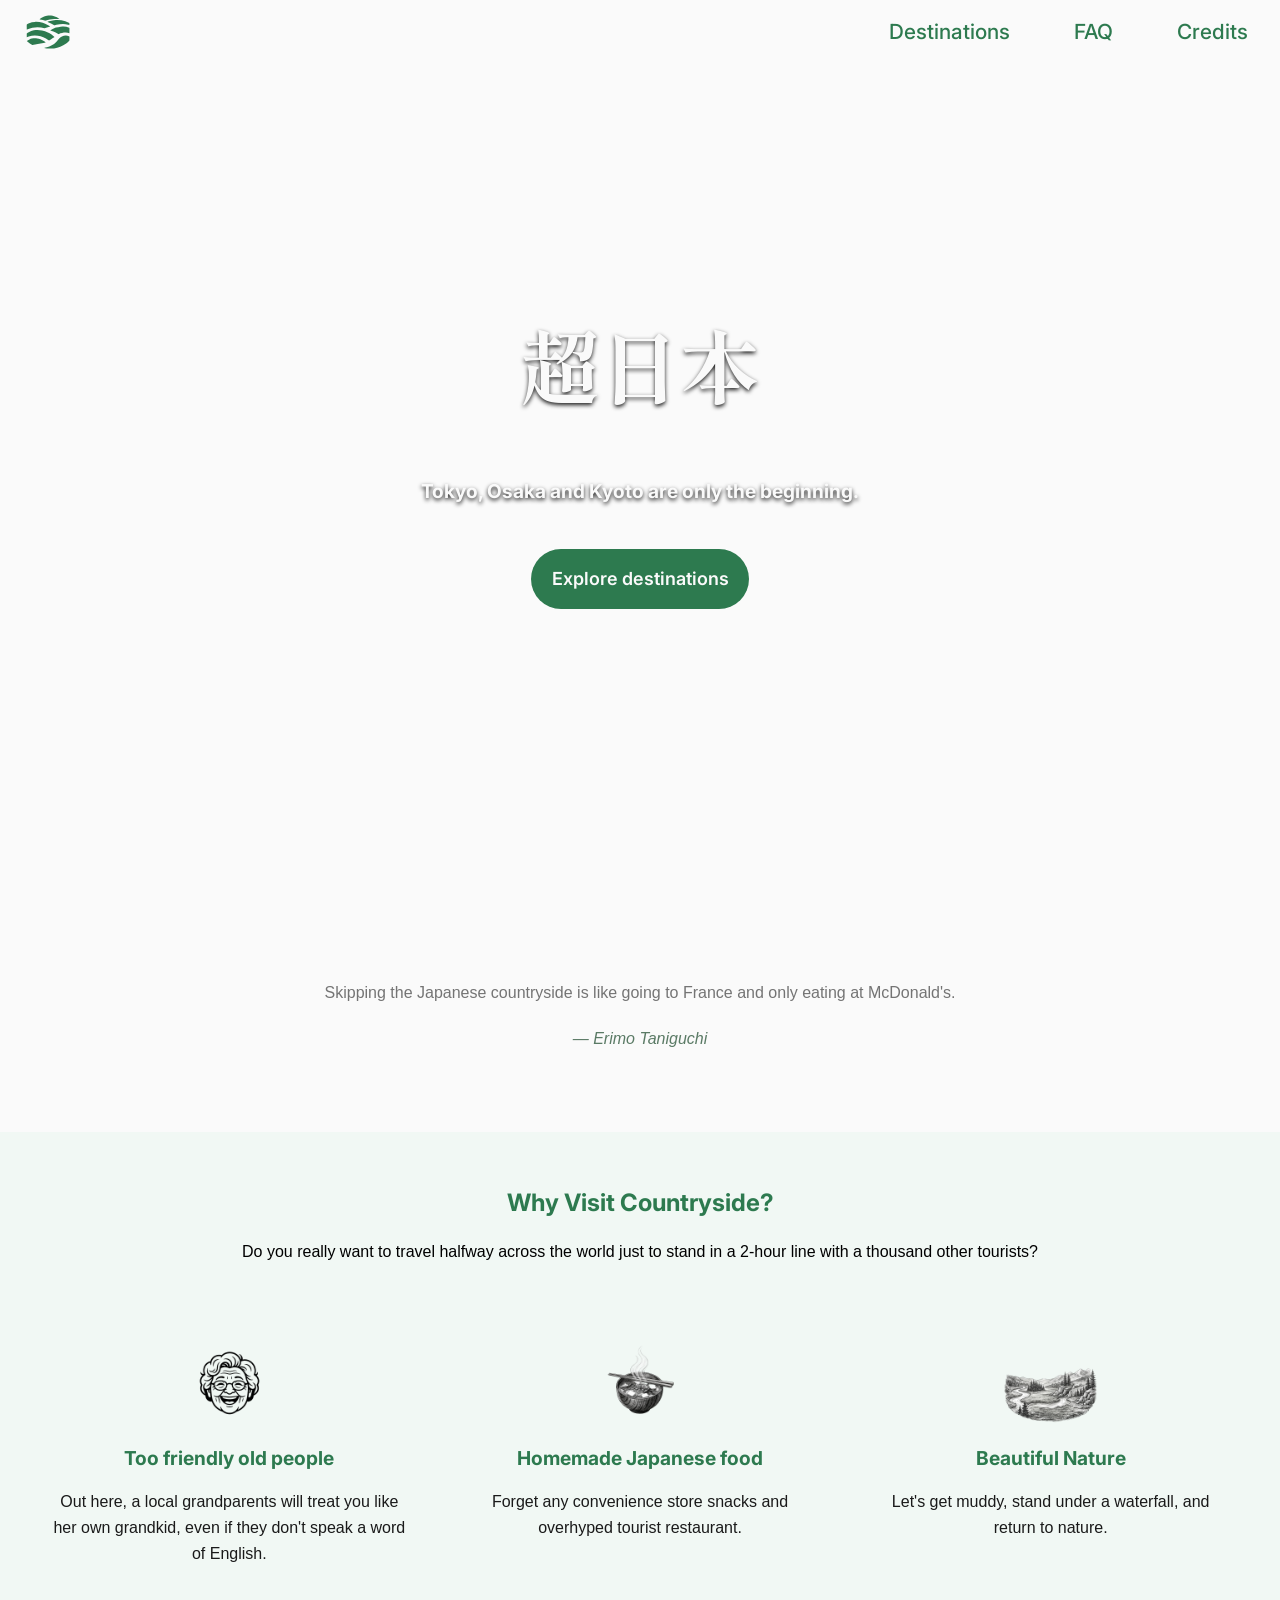
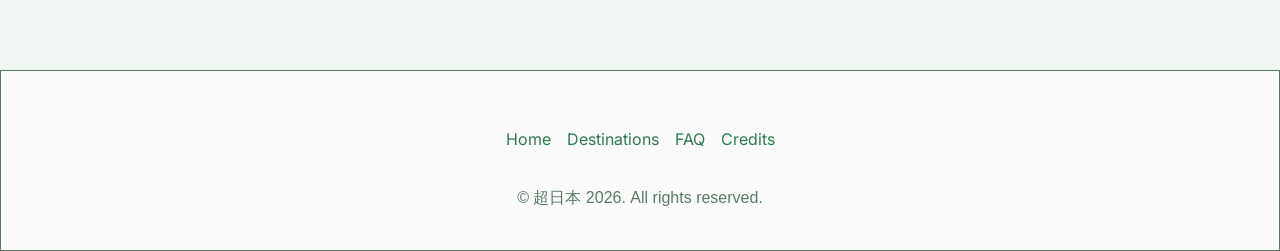
==== commit c0922aa9: "docs:html" ====
--- a/index.html
+++ b/index.html
@@ -31,7 +31,69 @@
 	<header class="site-header">
 
     <a href="index.html" class="site-logo">
-        <img src="favicon-96x96.png" alt="site logo">
+        <svg version="1.1" id="Layer_1" xmlns="http://www.w3.org/2000/svg" xmlns:xlink="http://www.w3.org/1999/xlink" x="0px" y="0px"
+	 viewBox="0 0 512 512" style="enable-background:new 0 0 512 512;" xml:space="preserve">
+        <g>
+	    <path style="fill:none;" d="M369.98,118.486c2.956,0.075,5.447,1.497,8.617-0.639c-13.008-13.058-39.881-26.027-57.481-30.371
+		c-10.877-2.685-21.384-5.928-32.575-6.581c-10.253-0.598-20.334-0.566-30.436,0.077c-8.857,0.564-17.049,2.794-25.756,4.683
+		c-23.7,5.143-44.854,16.656-63.791,31.623c-1.02,0.806-2.993,2.518-2.392,3.328c0.601,0.81,2.884,1.07,4.191,1.367l31.472,7.148
+		l17.467,5.117c6.194,1.815,10.341,2.093,16.545,0.235l17.492-5.238C291.066,117.936,330.769,117.49,369.98,118.486z
+		 M345.344,179.296c23.825-6.267,46.922-8.234,71.135-8.154c18.974,0.063,36.859,1.569,54.942,7.403l12.735,2.759l-0.472-20.783
+		l-24.735-11.891l-18.017-7.314c-32.965-11.099-67.23-14.793-101.646-12.887l-18.866,1.045c-19.605,2.481-38.16,6.651-56.711,12.974
+		l-11.614,3.959c-0.551,0.188-2.448,1.469-2.09,1.816c0.356,0.345,1.571,1.45,2.13,1.694l12.064,5.265
+		c16.885,7.368,32.613,15.291,48.615,24.206l9.531,5.31c1.319,0.735,4.813,0.613,6.364-0.127
+		C333.237,182.412,339.217,180.908,345.344,179.296z M218.857,215.838l8.328-3.341c11.652-4.674,23.242-8.191,35.604-10.869
+		l14.394-3.119c0.628-0.136,1.948-1.473,1.616-1.948l-1.21-1.726c-16.349-10.954-33.276-20.542-51.626-27.872l-25.892-8.668
+		c-27.949-9.357-54.635-10.986-83.869-10.089c-21.553,0.661-41.914,5.3-61.797,13.434c-9.019,3.69-16.785,7.92-24.616,14.265
+		c-1.33,9.654-0.703,18.99-0.605,28.795l0.249,25.074c3.436-0.355,5.617-1.298,8.743-2.704
+		C94.51,201.736,159.097,197.449,218.857,215.838z M361.114,275.252c4.494,2.841,6.622,5.018,12.066,2.226
+		c28.889-14.811,79.686-21.21,111.331-9.162l0.253-44.557c0.025-4.456,0.752-8.731-1.798-12.636
+		c-22.967-10.01-47.404-14.736-72.322-13.451l-20.8,1.073c-16.412,2.069-32.022,5.771-47.982,10.287
+		c-6.547,1.852-12.626,4.943-19.011,7.432c-12.314,4.799-23.719,10.375-35.115,16.956l-8.259,4.77l9.514,3.735l24.509,9.924
+		C329.871,258.479,345.991,265.692,361.114,275.252z M249.472,335.928l17.332,12.049l9.82-7.39c2.803-2.109,6.177-3.819,9.039-5.725
+		c12.263-8.166,23.798-16.07,36.544-23.505c0.663-0.387,2.174-1.967,1.93-2.691c-0.244-0.724-1.176-2.087-1.894-2.792
+		c-19.628-19.278-42.854-32.853-67.455-44.782c-20.247-9.817-40.317-16.524-62.416-21.449c-29.099-6.485-58.823-7.567-88.169-1.472
+		c-18.656,3.875-37.907,9.932-53.922,19.749c-7.219,4.426-14.389,8.368-20.834,13.834l0.013,40.949l20.911-8.313
+		c39.184-15.577,86.618-15.456,126.786-2.91c20.012,6.251,39.179,13.721,56.837,24.766L249.472,335.928z M214.743,426.884
+		c42.985,9.981,108.563,6.433,148.317-6.845l23.527-7.858c11.544-3.856,21.823-8.893,32.673-14.656
+		c24.876-13.212,46.521-30.858,65.243-51.86l0.452-37.917c0.035-2.94-2.222-5.411-5-5.936
+		c-37.678-19.986-83.266-1.313-109.234,29.405l-17.623,20.847l-11.963,12.681c-24.047,25.491-62.914,43.213-96.52,53.178
+		l-15.163,4.496C224.554,423.869,219.198,423.421,214.743,426.884z M207.88,372.94l23.929-5.092l-15.562-12.181l-10.555-6.883
+		c-17.802-11.608-43.324-20.953-64.489-24.255c-19.37-3.022-38.975-2.408-57.999,1.795c-8.769,1.938-16.834,5.171-24.997,8.508
+		c-10.51,4.296-19.085,10.401-28.333,17.589l8.694,7.808l23.957,17.481c8.515,6.213,16.945,11.906,26.245,17.598l57.993-11.213
+		L207.88,372.94z"/>
+	    <path d="M249.472,335.928l-15.477-9.681c-17.658-11.045-36.825-18.515-56.837-24.766c-40.169-12.546-87.602-12.667-126.786,2.91
+		l-20.911,8.313l-0.013-40.949c6.445-5.466,13.614-9.408,20.834-13.834c16.015-9.817,35.266-15.874,53.922-19.749
+		c29.345-6.095,59.069-5.014,88.169,1.472c22.099,4.925,42.168,11.632,62.416,21.449c24.602,11.928,47.828,25.504,67.455,44.782
+		c0.718,0.705,1.65,2.068,1.894,2.792c0.244,0.724-1.267,2.304-1.93,2.691c-12.746,7.435-24.281,15.339-36.544,23.505
+		c-2.862,1.906-6.236,3.616-9.039,5.725l-9.82,7.39L249.472,335.928z"/>
+	    <path d="M214.743,426.884c4.456-3.463,9.812-3.015,14.71-4.467l15.163-4.496c33.606-9.966,72.473-27.687,96.52-53.178
+		l11.963-12.681l17.623-20.847c25.968-30.718,71.556-49.391,109.234-29.405c2.777,0.525,5.035,2.997,5,5.936l-0.452,37.917
+		c-18.723,21.003-40.367,38.649-65.243,51.86c-10.85,5.763-21.129,10.8-32.673,14.656l-23.527,7.858
+		C323.305,433.317,257.727,436.865,214.743,426.884z"/>
+	    <path d="M218.857,215.838c-59.76-18.39-124.347-14.103-180.682,11.232c-3.125,1.405-5.307,2.349-8.743,2.704l-0.249-25.074
+		c-0.097-9.805-0.725-19.141,0.605-28.795c7.831-6.345,15.597-10.575,24.616-14.265c19.883-8.134,40.244-12.773,61.797-13.434
+		c29.234-0.897,55.92,0.732,83.869,10.089l25.892,8.668c18.351,7.33,35.278,16.919,51.626,27.872l1.21,1.726
+		c0.333,0.475-0.988,1.812-1.616,1.948l-14.394,3.119c-12.362,2.678-23.952,6.195-35.604,10.869L218.857,215.838z"/>
+	    <path d="M361.114,275.252c-15.123-9.559-31.243-16.773-47.613-23.402l-24.509-9.924l-9.514-3.735l8.259-4.77
+		c11.395-6.581,22.801-12.157,35.115-16.956c6.386-2.489,12.465-5.579,19.011-7.432c15.961-4.516,31.57-8.219,47.982-10.287
+		l20.8-1.073c24.918-1.286,49.355,3.441,72.322,13.451c2.551,3.905,1.823,8.18,1.798,12.636l-0.253,44.557
+		c-31.645-12.048-82.443-5.649-111.331,9.162C367.735,280.269,365.608,278.092,361.114,275.252z"/>
+	    <path d="M207.88,372.94l-61.118,11.154l-57.993,11.213c-9.299-5.693-17.73-11.385-26.245-17.598l-23.957-17.481l-8.694-7.808
+		c9.248-7.187,17.823-13.293,28.333-17.589c8.163-3.337,16.228-6.57,24.997-8.508c19.024-4.204,38.629-4.818,57.999-1.795
+		c21.165,3.302,46.687,12.647,64.489,24.255l10.555,6.883l15.562,12.181L207.88,372.94z"/>
+	    <path d="M345.344,179.296c-6.127,1.612-12.107,3.116-16.635,5.274c-1.551,0.739-5.044,0.862-6.364,0.127l-9.531-5.31
+		c-16.002-8.915-31.73-16.837-48.615-24.206l-12.064-5.265c-0.559-0.244-1.774-1.349-2.13-1.694
+		c-0.358-0.347,1.539-1.628,2.09-1.816l11.614-3.959c18.551-6.323,37.105-10.494,56.711-12.974l18.866-1.045
+		c34.416-1.906,68.681,1.788,101.646,12.887l18.017,7.314l24.735,11.891l0.472,20.783l-12.735-2.759
+		c-18.083-5.834-35.968-7.34-54.942-7.403C392.266,171.062,369.169,173.03,345.344,179.296z"/>
+	    <path d="M369.98,118.486c-39.211-0.996-78.914-0.551-116.647,10.749l-17.492,5.238c-6.204,1.858-10.351,1.579-16.545-0.235
+		l-17.467-5.117l-31.472-7.148c-1.308-0.297-3.59-0.557-4.191-1.367c-0.601-0.81,1.372-2.522,2.392-3.328
+		c18.937-14.967,40.091-26.48,63.791-31.623c8.707-1.889,16.899-4.119,25.756-4.683c10.101-0.643,20.183-0.675,30.436-0.077
+		c11.19,0.653,21.698,3.896,32.575,6.581c17.6,4.345,44.473,17.314,57.481,30.371C375.426,119.984,372.936,118.561,369.98,118.486z"
+		/>
+        </g>
+        </svg>
     </a>
     
     <nav class="site-navigation" id="site-navigation">
--- a/styles/base.css
+++ b/styles/base.css
@@ -19,6 +19,10 @@
 
 li {
     font-size: 1.2rem;
+    font: Inter;
+    font-size: 1rem;
+	margin: 1rem 0;
+    font-weight: 100;
 }
 
 
@@ -115,12 +119,18 @@
     background-color: #FAFAFA;
 }
 
-.site-logo img {
+.site-logo svg {
     height: 3rem;    
-    width: auto;     
+    width: auto; 
     display: block;
     margin: 0.5rem 0.5rem;
 }
+
+.site-logo svg path {
+    fill: #2D7A4F;
+    
+}
+
 
 .nav-menu {
     list-style: none;
@@ -143,6 +153,8 @@
 
 .site-navigation li {
     padding: 2rem 0;
+    font-weight: 400;
+    font-size: 1.5rem;
 }
 
 
@@ -187,8 +199,9 @@
      .nav-menu li{
         margin: 0;
         padding: 0 1rem; 
-        font-weight: 600;
-}
+        font-weight: 500;
+        font-size: 1.3rem;
+    }
 }
 
 /* Footer
@@ -217,4 +230,9 @@
 
 .footer-nav li {
     font-size: 1rem;
+    font-weight: 400;
+}
+
+.site-footer p {
+    font-weight: 400;
 }
